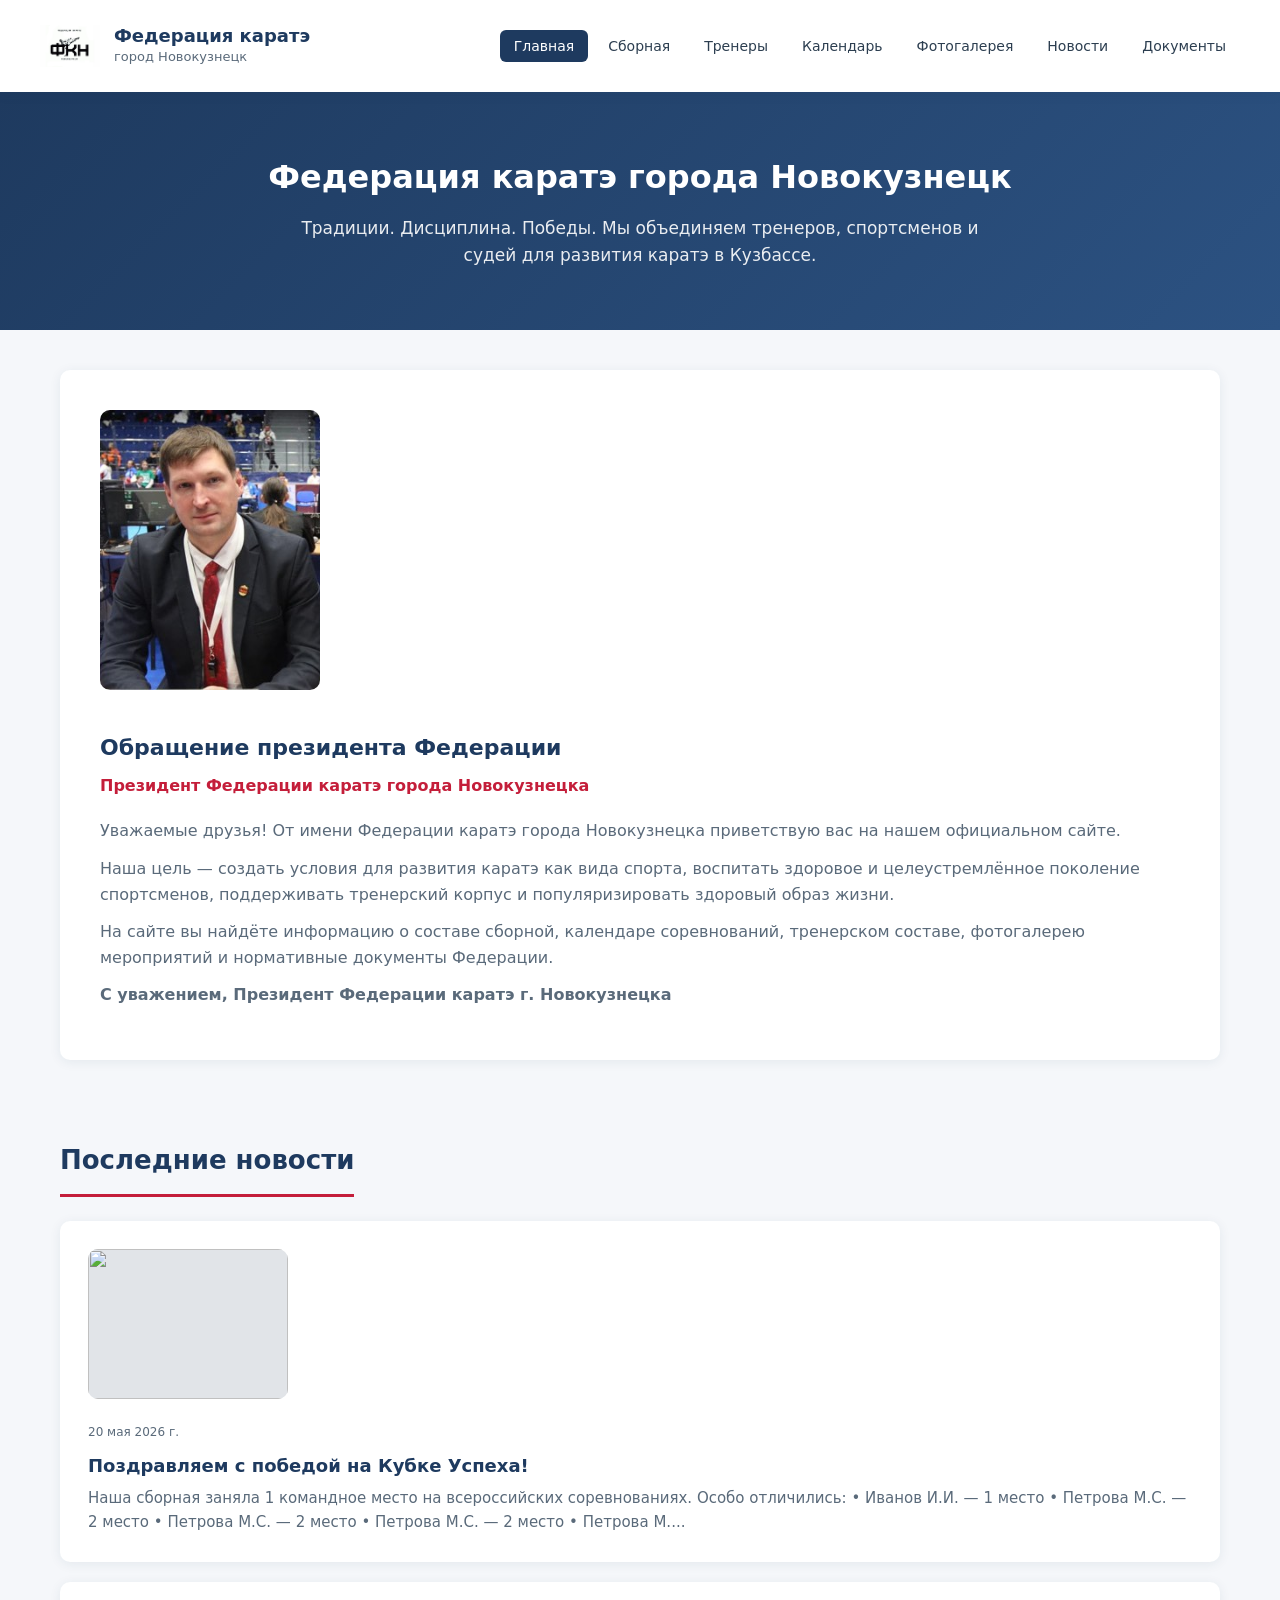
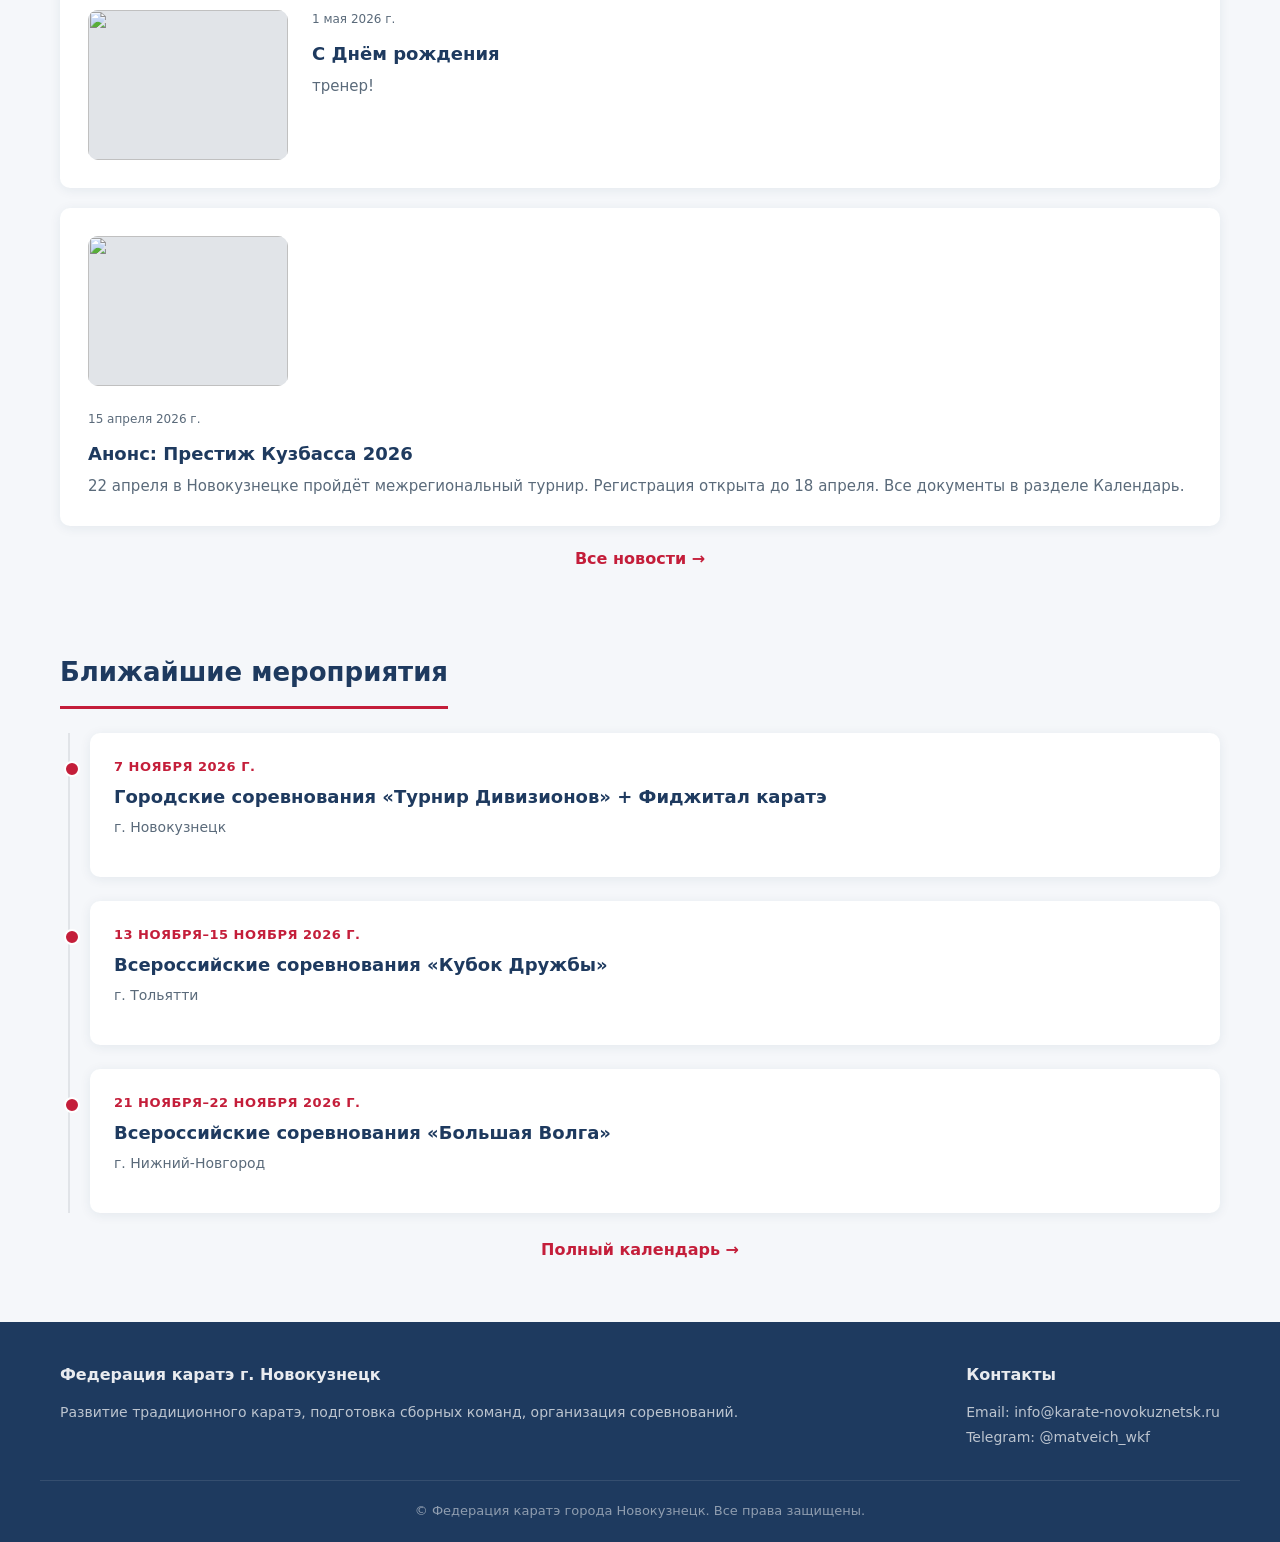
==== index.html @ 8afbd249 "Add files via upload" ====
<!DOCTYPE html>
<html lang="ru">
<head>
  <meta charset="UTF-8">
  <meta name="viewport" content="width=device-width, initial-scale=1.0">
  <title>Федерация каратэ г. Новокузнецк</title>
  <link rel="stylesheet" href="css/style.css">
</head>
<body>

<header>
  <div class="container header-inner">
    <div class="logo-area">
<img src="./media/logo.png" alt="Логотип Федерации каратэ">
      <div class="logo-text">
        <h1>Федерация каратэ</h1>
        <span>город Новокузнецк</span>
      </div>
    </div>
    <button class="menu-toggle" onclick="document.querySelector('nav').classList.toggle('open')">☰ Меню</button>
    <nav>
      <ul>
        <li><a href="index.html">Главная</a></li>
        <li><a href="team.html">Сборная</a></li>
        <li><a href="coaches.html">Тренеры</a></li>
        <li><a href="calendar.html">Календарь</a></li>
        <li><a href="gallery.html">Фотогалерея</a></li>
        <li><a href="news.html">Новости</a></li>
        <li><a href="documents.html">Документы</a></li>
      </ul>
    </nav>
  </div>
</header>

  <section class="hero">
    <div class="container">
      <h2>Федерация каратэ города Новокузнецк</h2>
      <p>Традиции. Дисциплина. Победы. Мы объединяем тренеров, спортсменов и судей для развития каратэ в Кузбассе.</p>
    </div>
  </section>
  <main class="container">
    <div class="president-section">
  <img src="./media/president/foto.jpg" alt="Президент Федерации каратэ">
      <div class="president-text">
        <h3>Обращение президента Федерации</h3>
        <span class="role">Президент Федерации каратэ города Новокузнецка</span>
        <p>Уважаемые друзья! От имени Федерации каратэ города Новокузнецка приветствую вас на нашем официальном сайте.</p>
        <p>Наша цель — создать условия для развития каратэ как вида спорта, воспитать здоровое и целеустремлённое поколение спортсменов, поддерживать тренерский корпус и популяризировать здоровый образ жизни.</p>
        <p>На сайте вы найдёте информацию о составе сборной, календаре соревнований, тренерском составе, фотогалерею мероприятий и нормативные документы Федерации.</p>
        <p><strong>С уважением, Президент Федерации каратэ г. Новокузнецка</strong></p>
      </div>
    </div>
    <h2 class="section-title">Последние новости</h2>
    <div id="news-preview" class="news-list"><div class="loading">Загрузка...</div></div>
    <p style="text-align:center;margin:20px 0 40px;"><a href="news.html" style="color:var(--accent);font-weight:600;text-decoration:none;">Все новости →</a></p>
    <h2 class="section-title">Ближайшие мероприятия</h2>
    <div id="calendar-preview" class="timeline"><div class="loading">Загрузка...</div></div>
    <p style="text-align:center;margin:20px 0 40px;"><a href="calendar.html" style="color:var(--accent);font-weight:600;text-decoration:none;">Полный календарь →</a></p>
  </main>

<footer>
  <div class="container footer-inner">
    <div class="footer-block">
      <h4>Федерация каратэ г. Новокузнецк</h4>
      <p>Развитие традиционного каратэ, подготовка сборных команд, организация соревнований.</p>
    </div>
    <div class="footer-block">
      <h4>Контакты</h4>
      <p>Email: info@karate-novokuznetsk.ru</p>
      <p>Telegram: <a href="https://t.me/matveich_wkf" target="_blank">@matveich_wkf</a></p>
    </div>
  </div>
  <div class="container copyright">
    © Федерация каратэ города Новокузнецк. Все права защищены.
  </div>
</footer>

  <script src="js/app.js"></script>
  <script>
    async function loadPreview() {
      const news = await loadCSV('data/news.csv');
      const nc = document.getElementById('news-preview');
      if (!news.length) { nc.innerHTML = '<div class="empty">Новости пока не добавлены</div>'; }
      else {
        news.sort((a,b) => parseDateRu(b.date) - parseDateRu(a.date));
        nc.innerHTML = news.slice(0,3).map((n, idx) => `
          <div class="news-item" onclick="openModal(${idx})">
            <div class="news-image">${n.image_url ? '<img src="'+n.image_url+'" alt="" style="width:100%;height:100%;object-fit:cover;border-radius:10px;">' : 'Фото новости'}</div>
            <div class="news-content">
              <div class="date">${fmtDateRange(n.date)}</div>
              <h3>${n.title}</h3>
              <p>${n.content ? (n.content.length>200 ? n.content.slice(0,200)+"..." : n.content) : ""}</p>
            </div>
          </div>
        `).join('');
        window._newsData = news;
      }
      const cal = await loadCSV('data/calendar.csv');
      const cc = document.getElementById('calendar-preview');
      if (!cal.length) { cc.innerHTML = '<div class="empty">Мероприятия пока не добавлены</div>'; }
      else {
        const now = new Date();
        const upcoming = cal.filter(c => parseDateRu(c.date) >= now || Math.abs(parseDateRu(c.date)-now) < 86400000*30)
          .sort((a,b) => parseDateRu(a.date) - parseDateRu(b.date)).slice(0,3);
        if (!upcoming.length) { cc.innerHTML = '<div class="empty">Ближайшие мероприятия отсутствуют</div>'; }
        else {
          cc.innerHTML = upcoming.map(c => {
            let docs=[]; try{ docs=JSON.parse(c.documents||'[]'); }catch(e){}
            return `<div class="timeline-item">
              <div class="timeline-date">${fmtDateRange(c.date)}</div>
              <h3>${c.title}</h3>
              <div class="location">${c.location||""}</div>
              <div class="doc-list">${docs.map(d=>'<a class="doc-link" href="'+d.url+'" target="_blank">📄 '+d.name+'</a>').join('')}</div>
            </div>`;
          }).join('');
        }
      }
    }

    // Modal functions
    function openModal(idx) {
      const n = window._newsData[idx];
      if (!n) return;
      document.getElementById('modalDate').textContent = fmtDateRange(n.date);
      document.getElementById('modalTitle').textContent = n.title;
      document.getElementById('modalContent').textContent = n.content || '';
      const imgDiv = document.getElementById('modalImage');
      if (n.image_url) {
        imgDiv.innerHTML = '<img src="' + n.image_url + '" alt="">';
      } else {
        imgDiv.innerHTML = 'Фото новости';
      }
      document.getElementById('newsModal').classList.add('active');
      document.body.style.overflow = 'hidden';
    }
    function closeModalBtn() {
      document.getElementById('newsModal').classList.remove('active');
      document.body.style.overflow = '';
    }
    function closeModal(e) {
      if (e.target === document.getElementById('newsModal')) closeModalBtn();
    }
    document.addEventListener('keydown', function(e) {
      if (e.key === 'Escape') closeModalBtn();
    });

    loadPreview();
  </script>

<!-- Modal -->
<div class="modal-overlay" id="newsModal" onclick="closeModal(event)">
  <div class="modal-box">
    <button class="modal-close" onclick="closeModalBtn()">&times;</button>
    <div class="modal-image" id="modalImage">Фото новости</div>
    <div class="modal-body">
      <div class="date" id="modalDate"></div>
      <h2 id="modalTitle"></h2>
      <p id="modalContent"></p>
    </div>
  </div>
</div>

</body>
</html>
---- css/style.css ----
:root {
  --primary: #1e3a5f;
  --accent: #c41e3a;
  --bg: #f5f7fa;
  --card: #ffffff;
  --text: #2c3e50;
  --text-light: #5a6a7a;
  --border: #e1e4e8;
  --shadow: 0 2px 12px rgba(30,58,95,0.08);
  --radius: 10px;
}
* { box-sizing: border-box; margin: 0; padding: 0; }
body {
  font-family: 'Segoe UI', system-ui, -apple-system, sans-serif;
  background: var(--bg);
  color: var(--text);
  line-height: 1.6;
}
.container { max-width: 1200px; margin: 0 auto; padding: 0 20px; }

header {
  background: var(--card);
  box-shadow: var(--shadow);
  position: sticky;
  top: 0;
  z-index: 100;
}
.header-inner {
  display: flex;
  align-items: center;
  justify-content: space-between;
  padding: 16px 0;
  flex-wrap: wrap;
  gap: 12px;
}
.logo-area { display: flex; align-items: center; gap: 14px; }
.logo-area img {
  width: 60px;
  height: 60px;
  object-fit: contain;
  border-radius: var(--radius);
  flex-shrink: 0;
}
.logo-placeholder {
  width: 60px; height: 60px; background: var(--primary); color: #fff;
  display: flex; align-items: center; justify-content: center;
  border-radius: var(--radius); font-size: 10px; text-align: center;
  line-height: 1.2; font-weight: 600;
}
.logo-text h1 { font-size: 18px; color: var(--primary); line-height: 1.3; }
.logo-text span { font-size: 13px; color: var(--text-light); display: block; }

nav ul { display: flex; list-style: none; gap: 6px; flex-wrap: wrap; }
nav a {
  text-decoration: none; color: var(--text); font-weight: 500; font-size: 14px;
  padding: 8px 14px; border-radius: 6px; transition: all .2s;
}
nav a:hover, nav a.active { background: var(--primary); color: #fff; }

.menu-toggle {
  display: none; background: var(--primary); color: #fff; border: none;
  padding: 10px 14px; border-radius: 6px; cursor: pointer; font-size: 14px;
}
@media (max-width: 900px) {
  .menu-toggle { display: block; }
  nav { width: 100%; display: none; }
  nav.open { display: block; }
  nav ul { flex-direction: column; gap: 4px; margin-top: 10px; }
  nav a { display: block; }
}

.hero {
  background: linear-gradient(135deg, var(--primary) 0%, #2c5282 100%);
  color: #fff; padding: 60px 0; text-align: center;
}
.hero h2 { font-size: 32px; margin-bottom: 12px; font-weight: 700; }
.hero p { font-size: 17px; opacity: 0.9; max-width: 700px; margin: 0 auto; }

.president-section {
  background: var(--card); margin: 40px 0; padding: 40px;
  border-radius: var(--radius); box-shadow: var(--shadow);
  display: flex; gap: 40px; align-items: flex-start; flex-wrap: wrap;
}
.president-section > img {
  width: 220px;
  height: 280px;
  object-fit: cover;
  border-radius: var(--radius);
  flex-shrink: 0;
}
.president-photo {
  width: 220px; height: 280px; object-fit: cover; border-radius: var(--radius);
  flex-shrink: 0; background: var(--border);
  display: flex; align-items: center; justify-content: center;
  color: var(--text-light); font-size: 14px;
}
.president-text h3 { font-size: 22px; color: var(--primary); margin-bottom: 8px; }
.president-text .role { color: var(--accent); font-weight: 600; margin-bottom: 20px; display: block; }
.president-text p { color: var(--text-light); margin-bottom: 12px; }

.section-title {
  font-size: 26px; color: var(--primary); margin: 40px 0 24px;
  padding-bottom: 12px; border-bottom: 3px solid var(--accent); display: inline-block;
}

.cards-grid {
  display: grid; grid-template-columns: repeat(auto-fill, minmax(300px, 1fr)); gap: 24px; margin-bottom: 40px;
}
.card {
  background: var(--card); border-radius: var(--radius); box-shadow: var(--shadow);
  overflow: hidden; transition: transform .2s, box-shadow .2s;
}
.card:hover { transform: translateY(-4px); box-shadow: 0 8px 24px rgba(30,58,95,0.12); }
.card-photo {
  width: 100%; height: 220px; object-fit: cover; background: var(--border);
  display: flex; align-items: center; justify-content: center;
  color: var(--text-light); font-size: 13px;
}
.card-body { padding: 20px; }
.card-body h3 { font-size: 18px; color: var(--primary); margin-bottom: 6px; }
.card-body .meta { font-size: 13px; color: var(--text-light); margin-bottom: 12px; }
.card-body .badge {
  display: inline-block; background: #eef2f7; color: var(--primary);
  padding: 4px 10px; border-radius: 20px; font-size: 12px; font-weight: 600; margin-bottom: 10px;
}
.card-body p { font-size: 14px; color: var(--text-light); margin-bottom: 8px; }

.age-group { margin-bottom: 40px; }
.age-group h3 {
  font-size: 20px; color: var(--primary); margin-bottom: 16px;
  padding-left: 12px; border-left: 4px solid var(--accent);
}

.timeline { position: relative; padding-left: 30px; }
.timeline::before {
  content: ''; position: absolute; left: 8px; top: 0; bottom: 0;
  width: 2px; background: var(--border);
}
.timeline-item {
  position: relative; margin-bottom: 24px; background: var(--card);
  padding: 24px; border-radius: var(--radius); box-shadow: var(--shadow);
}
.timeline-item::before {
  content: ''; position: absolute; left: -26px; top: 28px;
  width: 12px; height: 12px; background: var(--accent);
  border-radius: 50%; border: 2px solid var(--card);
}
.timeline-date {
  font-size: 13px; color: var(--accent); font-weight: 700;
  margin-bottom: 6px; text-transform: uppercase; letter-spacing: 0.5px;
}
.timeline-item h3 { font-size: 18px; color: var(--primary); margin-bottom: 4px; }
.timeline-item .location { font-size: 14px; color: var(--text-light); margin-bottom: 14px; }
.doc-list { display: flex; flex-wrap: wrap; gap: 8px; }
.doc-link {
  display: inline-flex; align-items: center; gap: 6px;
  padding: 6px 12px; background: #eef2f7; color: var(--primary);
  text-decoration: none; border-radius: 6px; font-size: 13px; font-weight: 500;
  transition: background .2s;
}
.doc-link:hover { background: var(--primary); color: #fff; }

.news-list { display: flex; flex-direction: column; gap: 20px; }
.news-item {
  background: var(--card); padding: 28px; border-radius: var(--radius);
  box-shadow: var(--shadow); display: flex; gap: 24px; flex-wrap: wrap;
}
.news-image {
  width: 200px; height: 150px; object-fit: cover; border-radius: var(--radius);
  flex-shrink: 0; background: var(--border);
  display: flex; align-items: center; justify-content: center;
  color: var(--text-light); font-size: 13px;
}
.news-content h3 { font-size: 18px; color: var(--primary); margin-bottom: 6px; }
.news-content .date { font-size: 12px; color: var(--text-light); margin-bottom: 10px; }
.news-content p { font-size: 15px; color: var(--text-light); }

.gallery-grid {
  display: grid; grid-template-columns: repeat(auto-fill, minmax(280px, 1fr)); gap: 24px;
}
.gallery-card {
  background: var(--card); border-radius: var(--radius); box-shadow: var(--shadow); overflow: hidden;
}
.gallery-preview {
  display: grid; grid-template-columns: 1fr 1fr; gap: 2px; height: 200px;
}
.gallery-preview img { width: 100%; height: 100%; object-fit: cover; }
.gallery-preview .more {
  background: rgba(30,58,95,0.7); color: #fff;
  display: flex; align-items: center; justify-content: center;
  font-size: 18px; font-weight: 700;
}
.gallery-info { padding: 16px 20px; }
.gallery-info h3 { font-size: 16px; color: var(--primary); margin-bottom: 4px; }
.gallery-info .date { font-size: 12px; color: var(--text-light); margin-bottom: 10px; }
.gallery-links { display: flex; gap: 10px; flex-wrap: wrap; }
.gallery-links a { font-size: 13px; color: var(--accent); text-decoration: none; font-weight: 600; }
.gallery-links a:hover { text-decoration: underline; }

.doc-category { margin-bottom: 40px; }
.doc-category h3 {
  font-size: 20px; color: var(--primary); margin-bottom: 16px;
  padding-bottom: 8px; border-bottom: 2px solid var(--border);
}
.doc-table {
  width: 100%; background: var(--card); border-radius: var(--radius);
  box-shadow: var(--shadow); overflow: hidden;
}
.doc-table table { width: 100%; border-collapse: collapse; }
.doc-table th {
  background: #f0f3f7; text-align: left; padding: 14px 20px;
  font-size: 13px; color: var(--text-light); font-weight: 600;
  text-transform: uppercase; letter-spacing: 0.5px;
}
.doc-table td { padding: 14px 20px; border-top: 1px solid var(--border); font-size: 14px; }
.doc-table tr:hover td { background: #fafbfc; }
.doc-table a { color: var(--primary); text-decoration: none; font-weight: 500; }
.doc-table a:hover { color: var(--accent); }

footer {
  background: var(--primary); color: #fff; padding: 40px 0 20px; margin-top: 60px;
}
.footer-inner {
  display: flex; justify-content: space-between; align-items: flex-start;
  flex-wrap: wrap; gap: 30px; margin-bottom: 30px;
}
.footer-block h4 { font-size: 16px; margin-bottom: 12px; opacity: 0.9; }
.footer-block p, .footer-block a {
  font-size: 14px; color: rgba(255,255,255,0.7); text-decoration: none; line-height: 1.8;
}
.footer-block a:hover { color: #fff; }
.copyright {
  text-align: center; padding-top: 20px;
  border-top: 1px solid rgba(255,255,255,0.1);
  font-size: 13px; color: rgba(255,255,255,0.5);
}

.loading { text-align: center; padding: 40px; color: var(--text-light); }
.empty {
  text-align: center; padding: 40px; color: var(--text-light);
  background: var(--card); border-radius: var(--radius); box-shadow: var(--shadow);
}


/* Modal */
.modal-overlay {
  display: none;
  position: fixed;
  inset: 0;
  background: rgba(0,0,0,0.6);
  z-index: 200;
  align-items: center;
  justify-content: center;
  padding: 20px;
}
.modal-overlay.active {
  display: flex;
}
.modal-box {
  background: var(--card);
  border-radius: var(--radius);
  box-shadow: 0 20px 60px rgba(0,0,0,0.3);
  max-width: 700px;
  width: 100%;
  max-height: 90vh;
  overflow-y: auto;
  position: relative;
  animation: modalIn 0.25s ease;
}
@keyframes modalIn {
  from { opacity: 0; transform: translateY(20px); }
  to { opacity: 1; transform: translateY(0); }
}
.modal-close {
  position: absolute;
  top: 14px;
  right: 18px;
  background: none;
  border: none;
  font-size: 28px;
  color: var(--text-light);
  cursor: pointer;
  line-height: 1;
  z-index: 10;
}
.modal-close:hover {
  color: var(--accent);
}
.modal-image {
  width: 100%;
  height: 300px;
  object-fit: cover;
  background: var(--border);
  display: flex;
  align-items: center;
  justify-content: center;
  color: var(--text-light);
  font-size: 14px;
}
.modal-image img {
  width: 100%;
  height: 100%;
  object-fit: cover;
}
.modal-body {
  padding: 28px 32px 32px;
}
.modal-body .date {
  font-size: 13px;
  color: var(--accent);
  font-weight: 600;
  margin-bottom: 8px;
  text-transform: uppercase;
  letter-spacing: 0.5px;
}
.modal-body h2 {
  font-size: 22px;
  color: var(--primary);
  margin-bottom: 16px;
  line-height: 1.3;
}
.modal-body p {
  font-size: 15px;
  color: var(--text-light);
  line-height: 1.7;
  white-space: pre-line;
}

/* Clickable news */
.news-item {
  cursor: pointer;
  transition: transform 0.15s, box-shadow 0.15s;
}
.news-item:hover {
  transform: translateY(-2px);
  box-shadow: 0 6px 20px rgba(30,58,95,0.12);
}

@media (max-width: 768px) {
  .hero h2 { font-size: 24px; }
  .president-section { padding: 24px; }
  .president-section > img { width: 100%; height: 300px; }
  .president-photo { width: 100%; height: 300px; }
  .news-image { width: 100%; height: 180px; }
  .cards-grid { grid-template-columns: 1fr; }
  .gallery-preview { height: 160px; }
  .doc-table th, .doc-table td { padding: 10px 14px; font-size: 13px; }
  .logo-area img { width: 50px; height: 50px; }
}
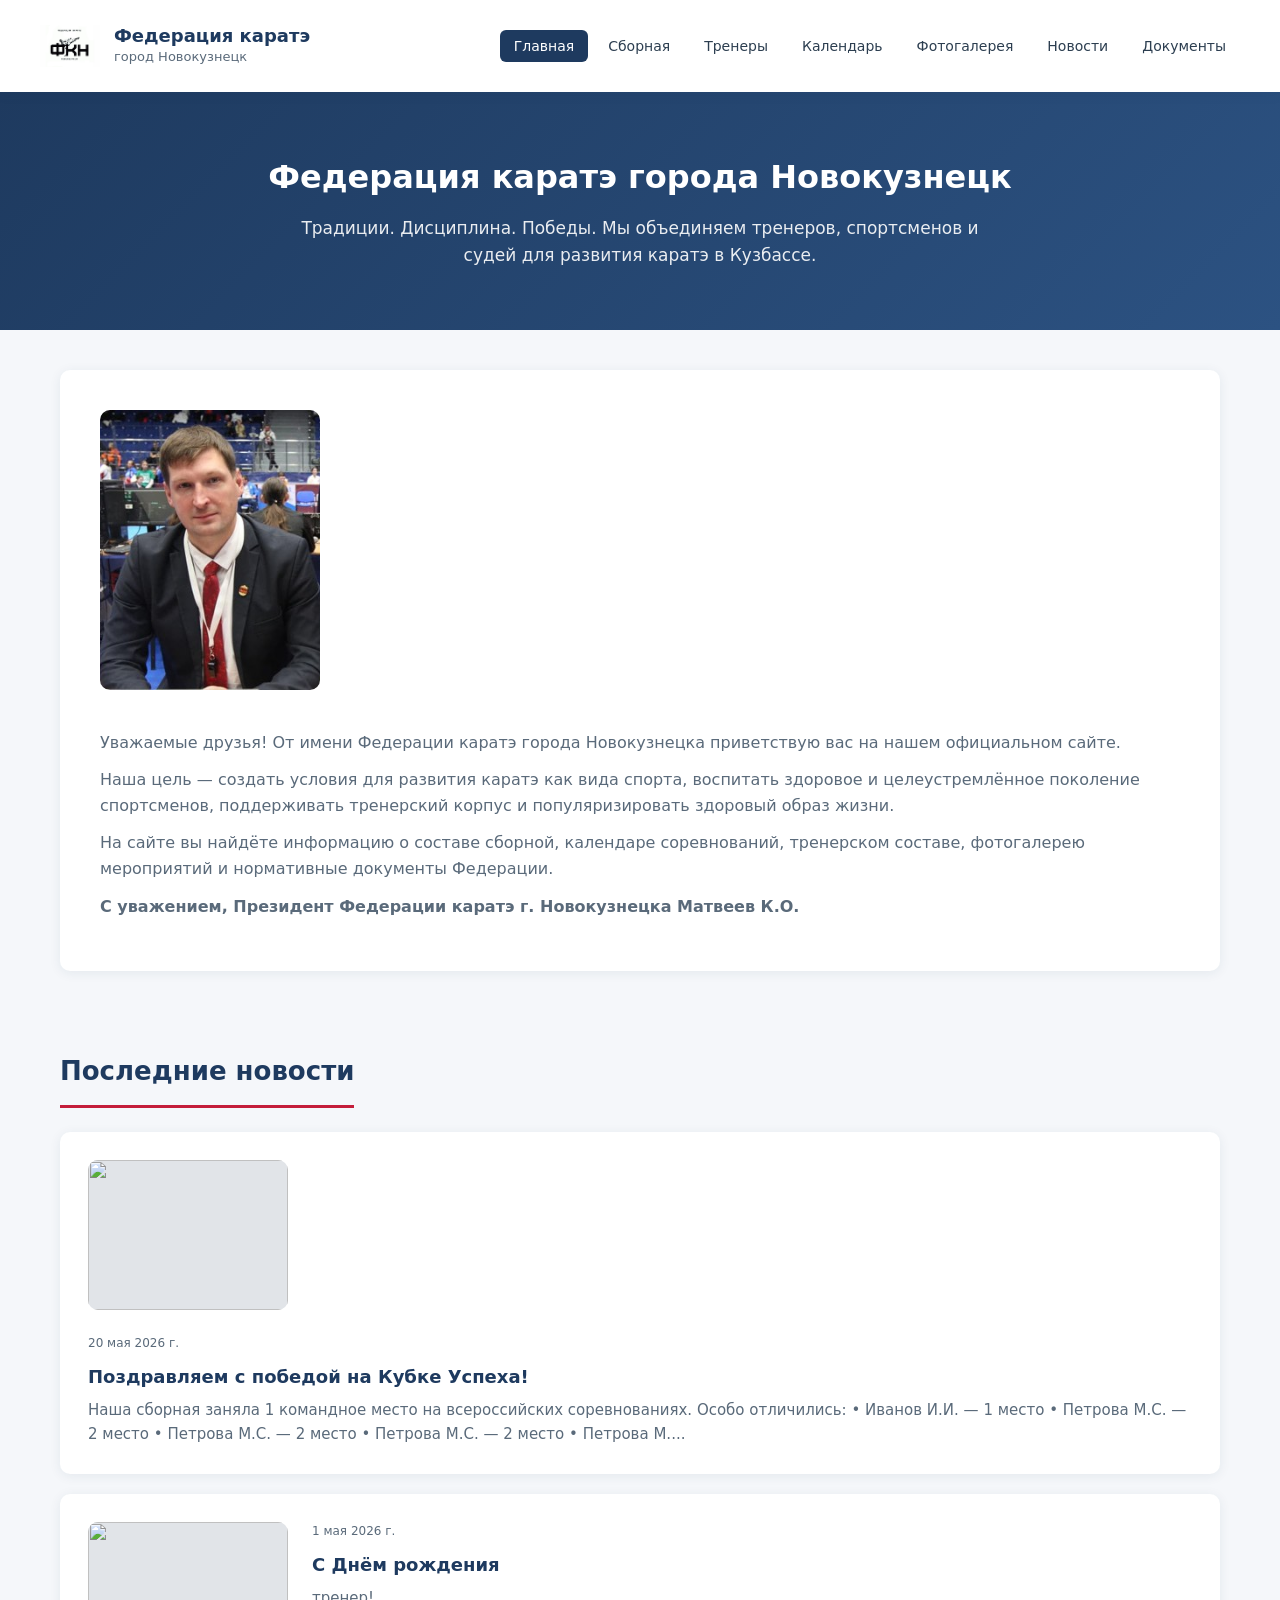
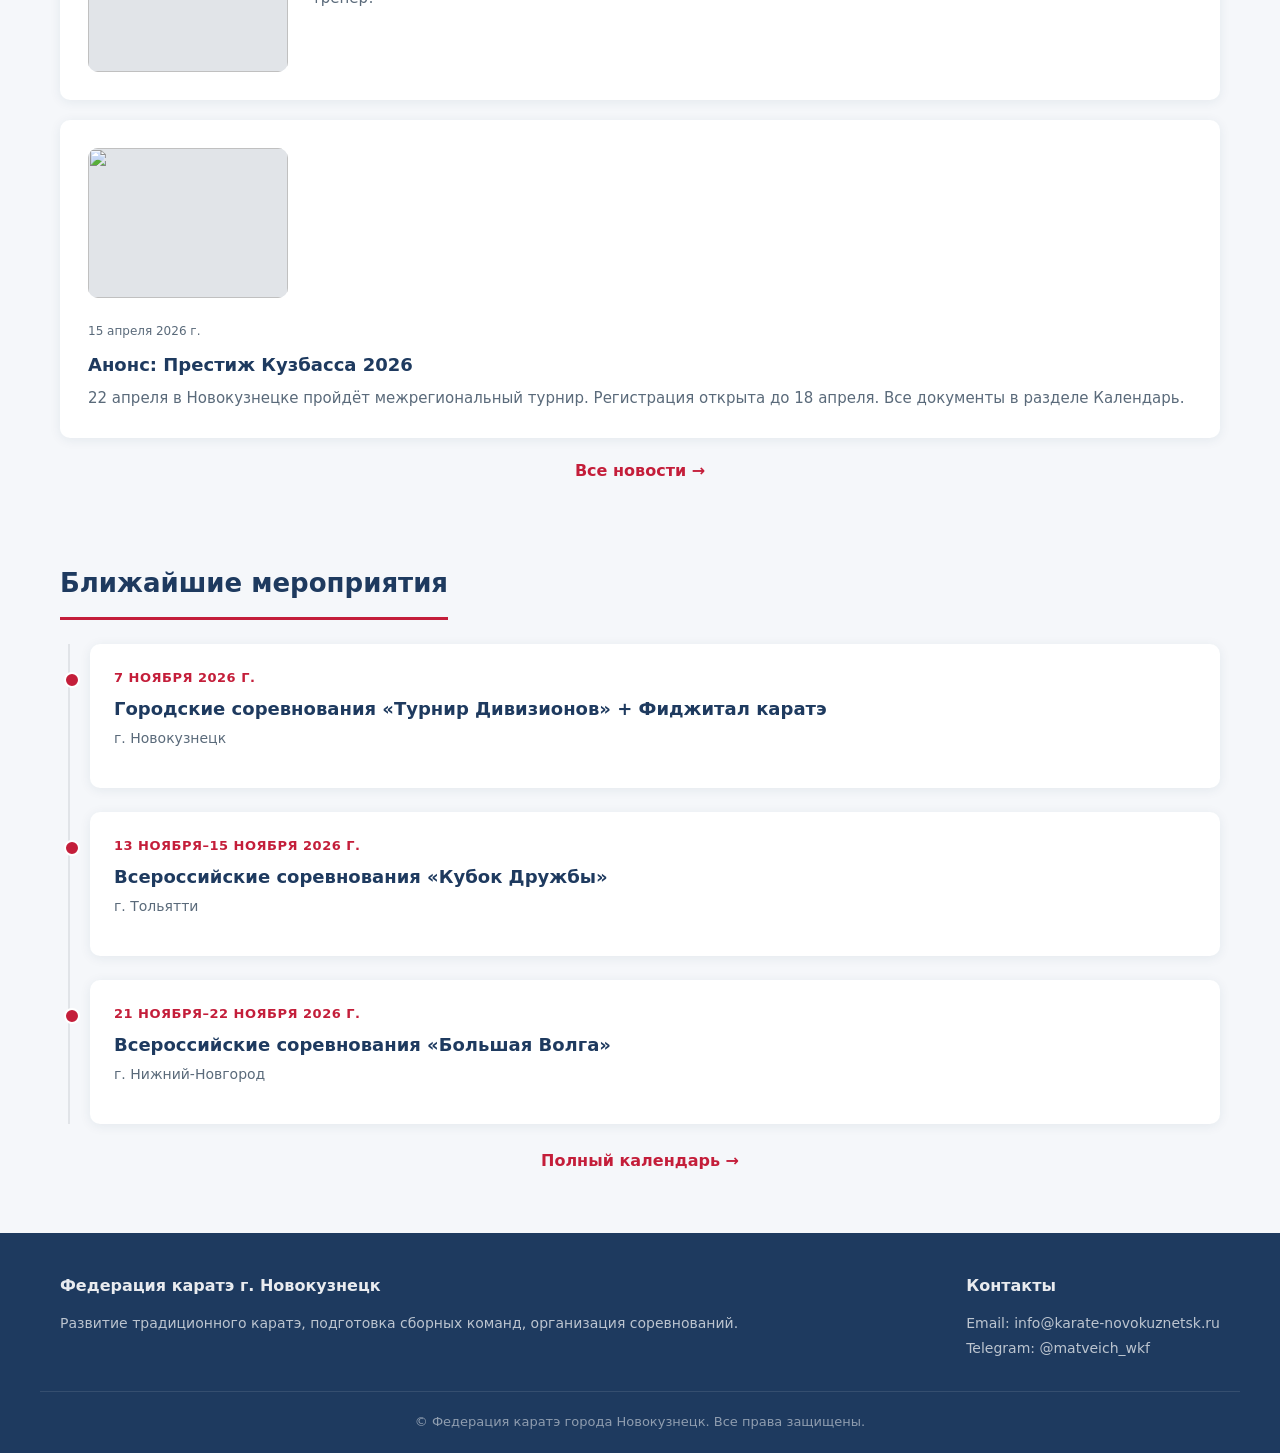
==== commit 6bc09830: "Update index.html" ====
--- a/index.html
+++ b/index.html
@@ -42,12 +42,11 @@
     <div class="president-section">
   <img src="./media/president/foto.jpg" alt="Президент Федерации каратэ">
       <div class="president-text">
-        <h3>Обращение президента Федерации</h3>
-        <span class="role">Президент Федерации каратэ города Новокузнецка</span>
+   
         <p>Уважаемые друзья! От имени Федерации каратэ города Новокузнецка приветствую вас на нашем официальном сайте.</p>
         <p>Наша цель — создать условия для развития каратэ как вида спорта, воспитать здоровое и целеустремлённое поколение спортсменов, поддерживать тренерский корпус и популяризировать здоровый образ жизни.</p>
         <p>На сайте вы найдёте информацию о составе сборной, календаре соревнований, тренерском составе, фотогалерею мероприятий и нормативные документы Федерации.</p>
-        <p><strong>С уважением, Президент Федерации каратэ г. Новокузнецка</strong></p>
+        <p><strong>С уважением, Президент Федерации каратэ г. Новокузнецка Матвеев К.О.</strong></p>
       </div>
     </div>
     <h2 class="section-title">Последние новости</h2>
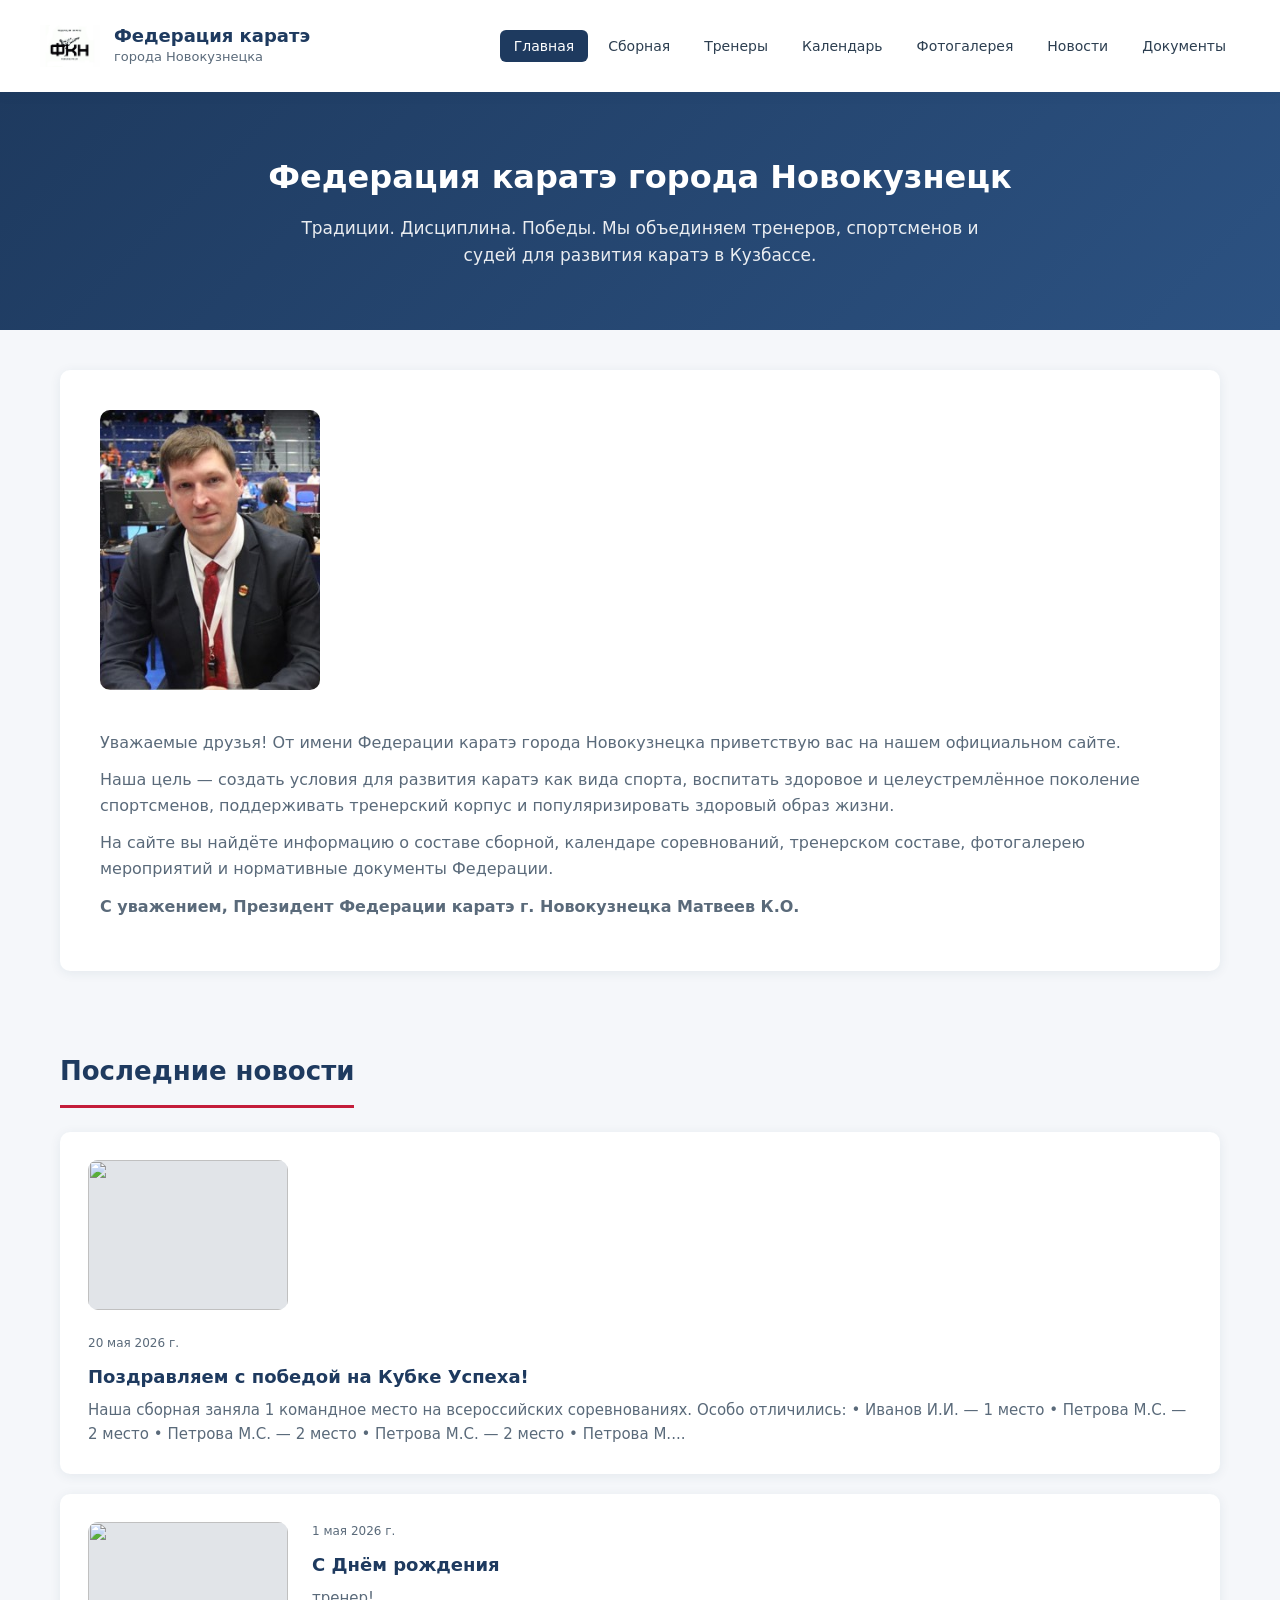
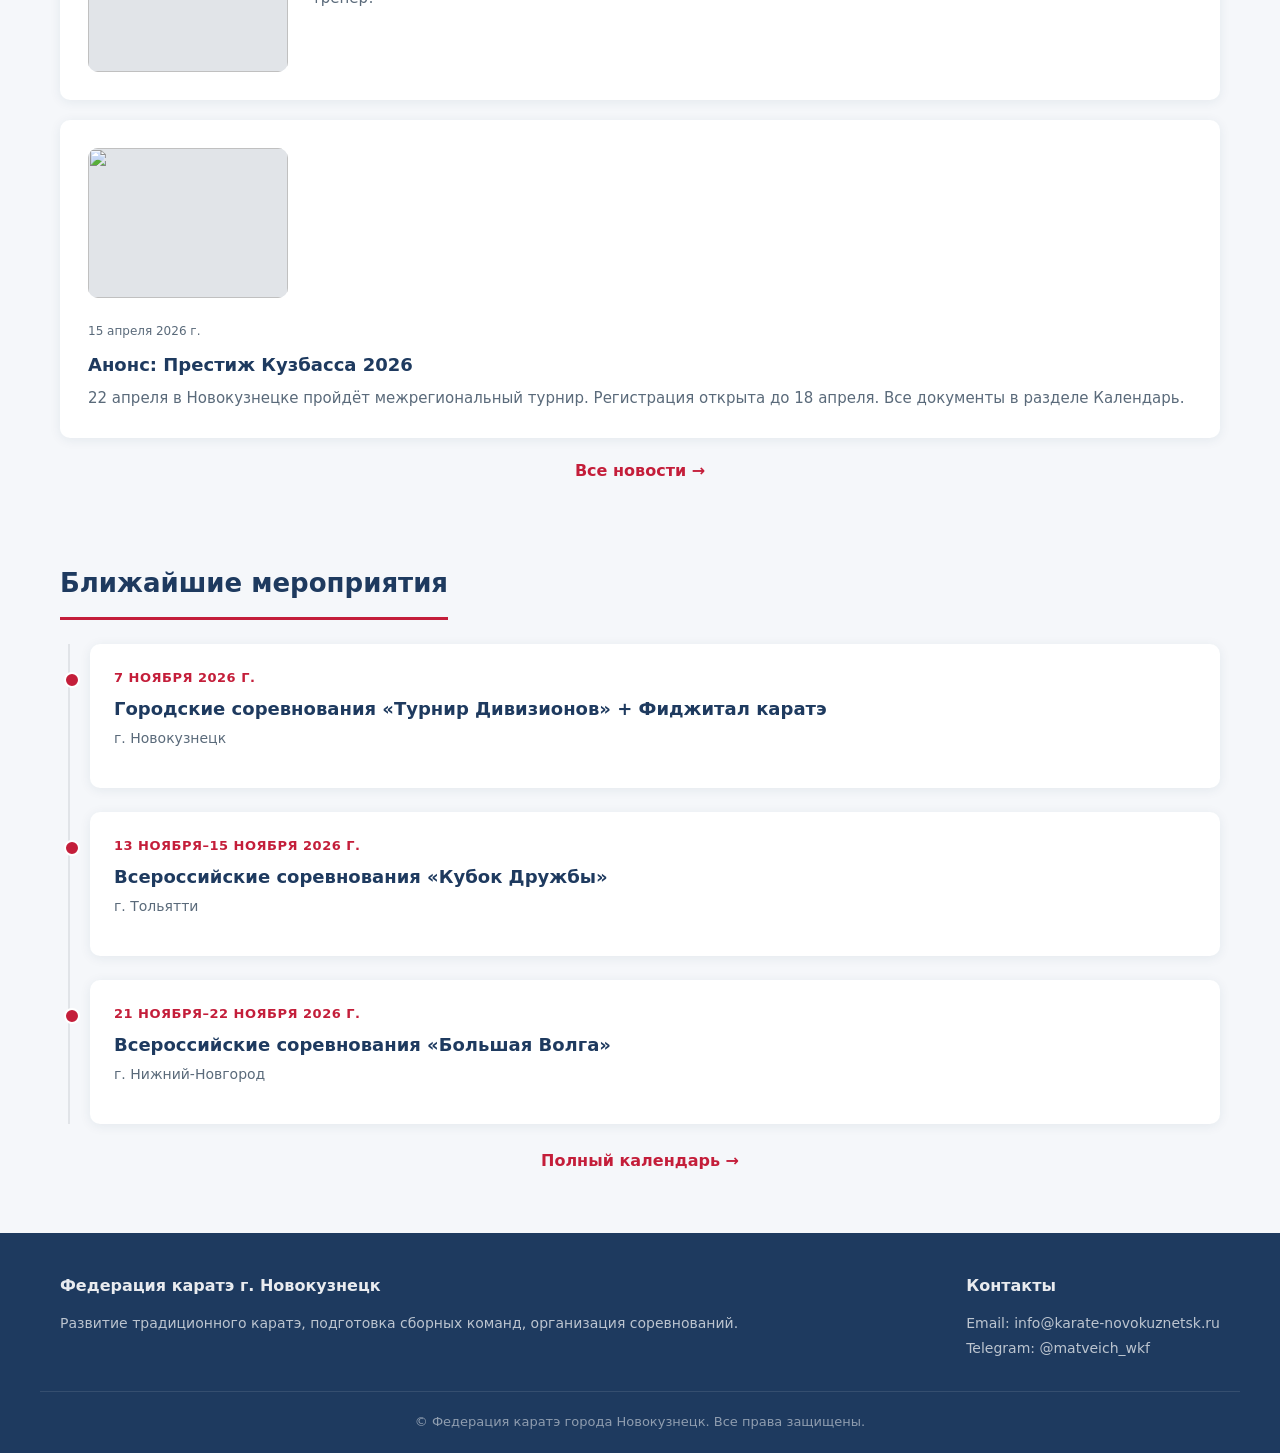
==== commit 6eb9b19c: "Update index.html" ====
--- a/index.html
+++ b/index.html
@@ -14,7 +14,7 @@
 <img src="./media/logo.png" alt="Логотип Федерации каратэ">
       <div class="logo-text">
         <h1>Федерация каратэ</h1>
-        <span>город Новокузнецк</span>
+        <span>города Новокузнецка</span>
       </div>
     </div>
     <button class="menu-toggle" onclick="document.querySelector('nav').classList.toggle('open')">☰ Меню</button>
@@ -42,8 +42,7 @@
     <div class="president-section">
   <img src="./media/president/foto.jpg" alt="Президент Федерации каратэ">
       <div class="president-text">
-   
-        <p>Уважаемые друзья! От имени Федерации каратэ города Новокузнецка приветствую вас на нашем официальном сайте.</p>
+           <p>Уважаемые друзья! От имени Федерации каратэ города Новокузнецка приветствую вас на нашем официальном сайте.</p>
         <p>Наша цель — создать условия для развития каратэ как вида спорта, воспитать здоровое и целеустремлённое поколение спортсменов, поддерживать тренерский корпус и популяризировать здоровый образ жизни.</p>
         <p>На сайте вы найдёте информацию о составе сборной, календаре соревнований, тренерском составе, фотогалерею мероприятий и нормативные документы Федерации.</p>
         <p><strong>С уважением, Президент Федерации каратэ г. Новокузнецка Матвеев К.О.</strong></p>
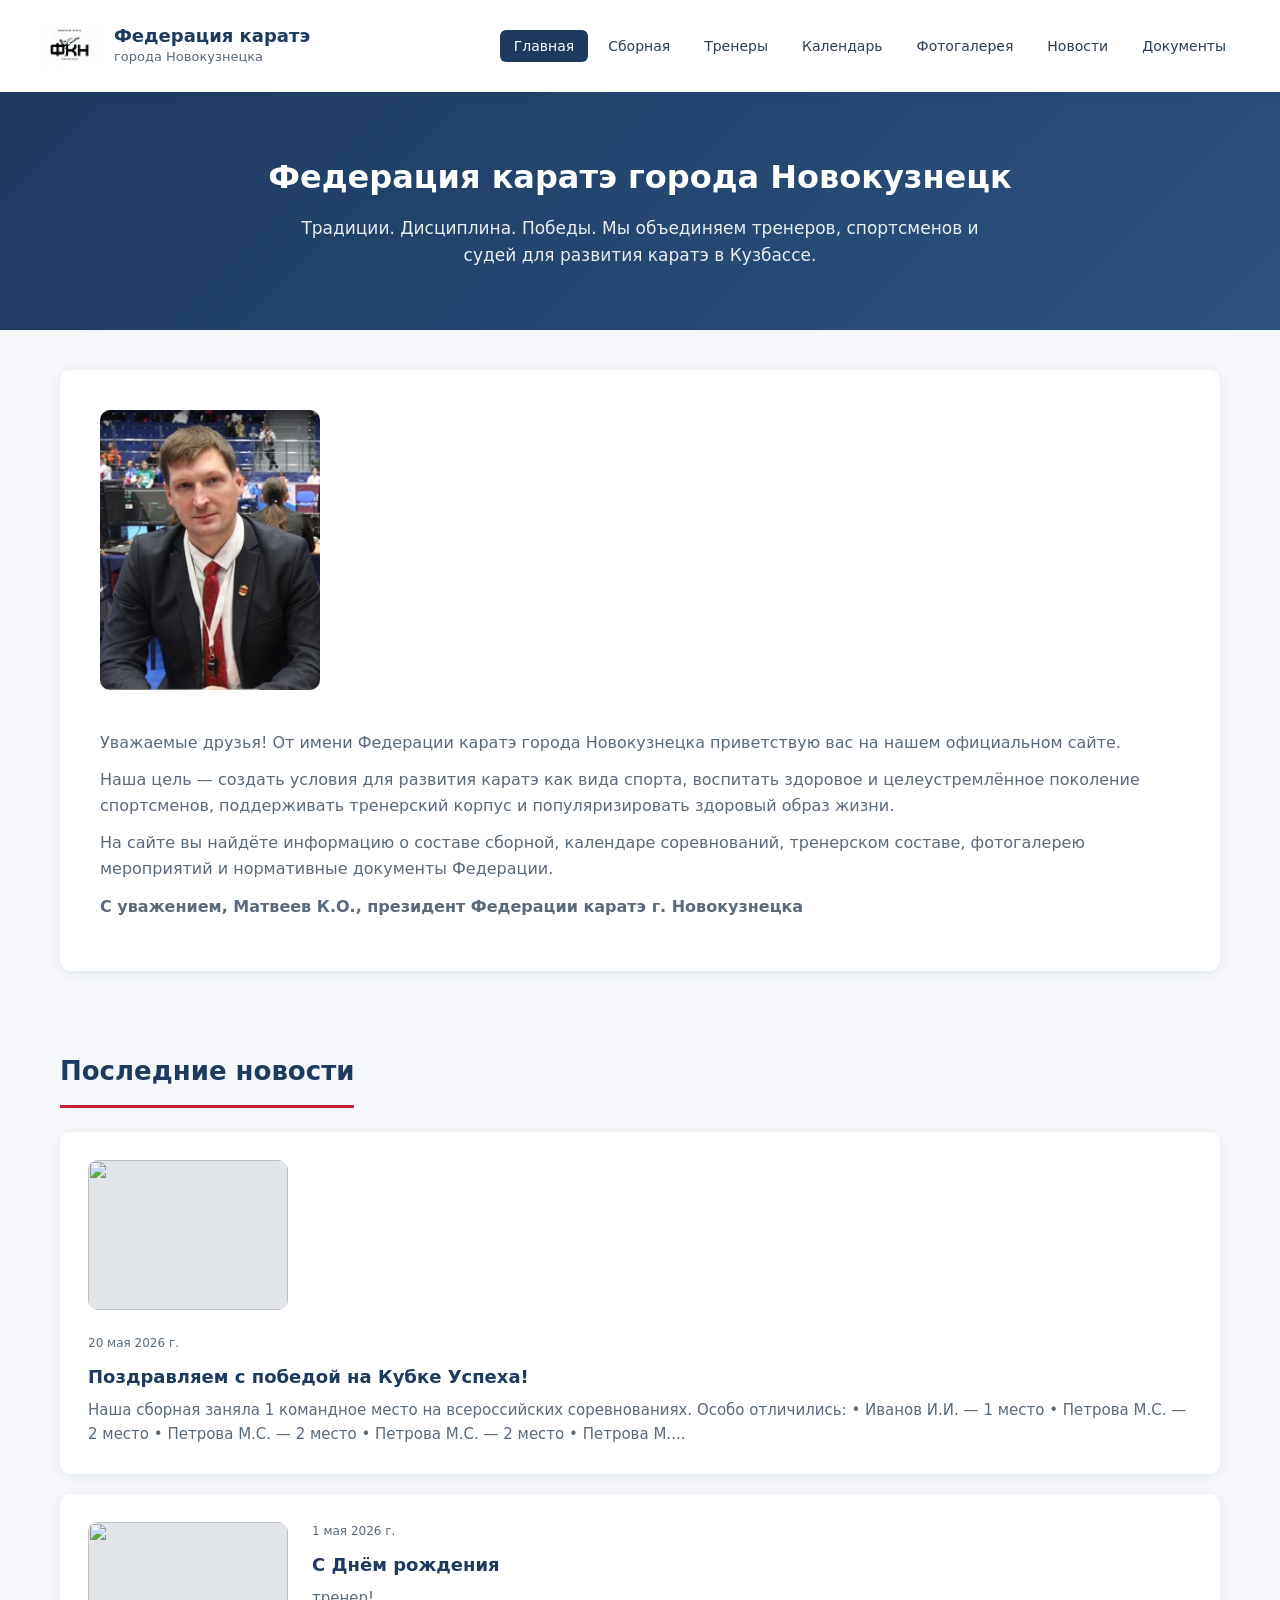
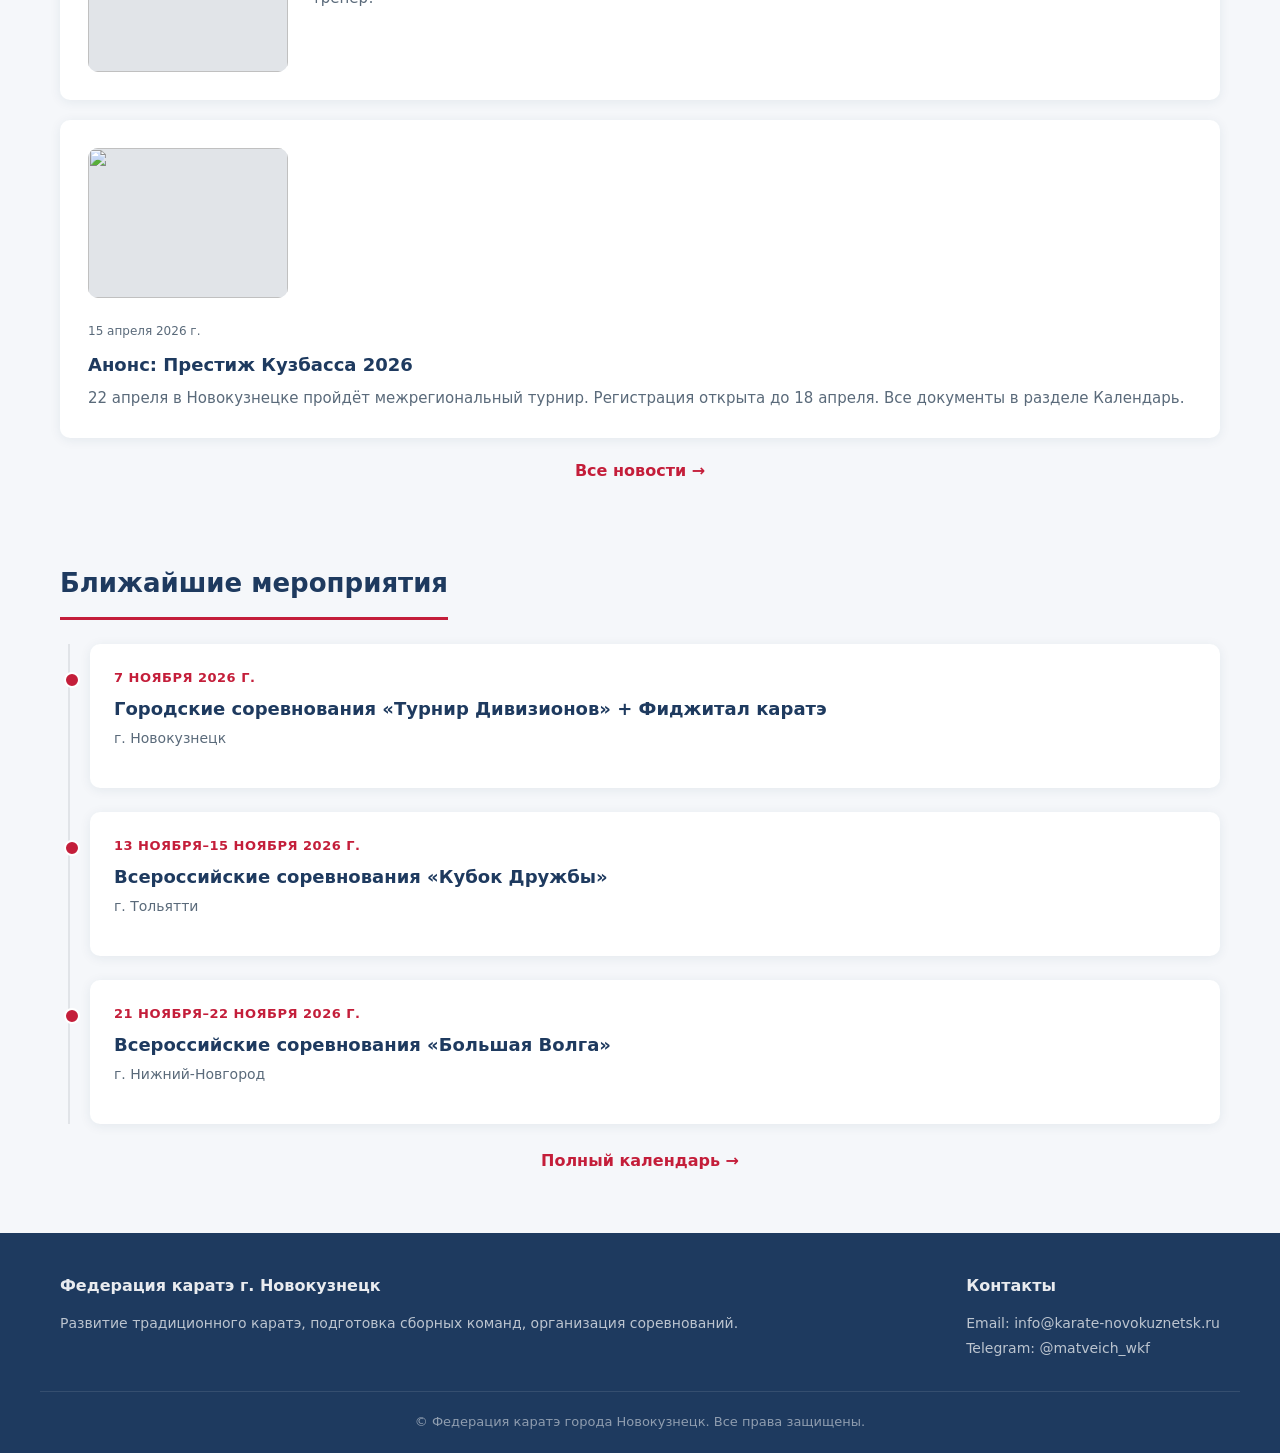
==== commit d739755e: "Update index.html" ====
--- a/index.html
+++ b/index.html
@@ -45,7 +45,7 @@
            <p>Уважаемые друзья! От имени Федерации каратэ города Новокузнецка приветствую вас на нашем официальном сайте.</p>
         <p>Наша цель — создать условия для развития каратэ как вида спорта, воспитать здоровое и целеустремлённое поколение спортсменов, поддерживать тренерский корпус и популяризировать здоровый образ жизни.</p>
         <p>На сайте вы найдёте информацию о составе сборной, календаре соревнований, тренерском составе, фотогалерею мероприятий и нормативные документы Федерации.</p>
-        <p><strong>С уважением, Президент Федерации каратэ г. Новокузнецка Матвеев К.О.</strong></p>
+        <p><strong>С уважением, Матвеев К.О., президент Федерации каратэ г. Новокузнецка</strong></p>
       </div>
     </div>
     <h2 class="section-title">Последние новости</h2>
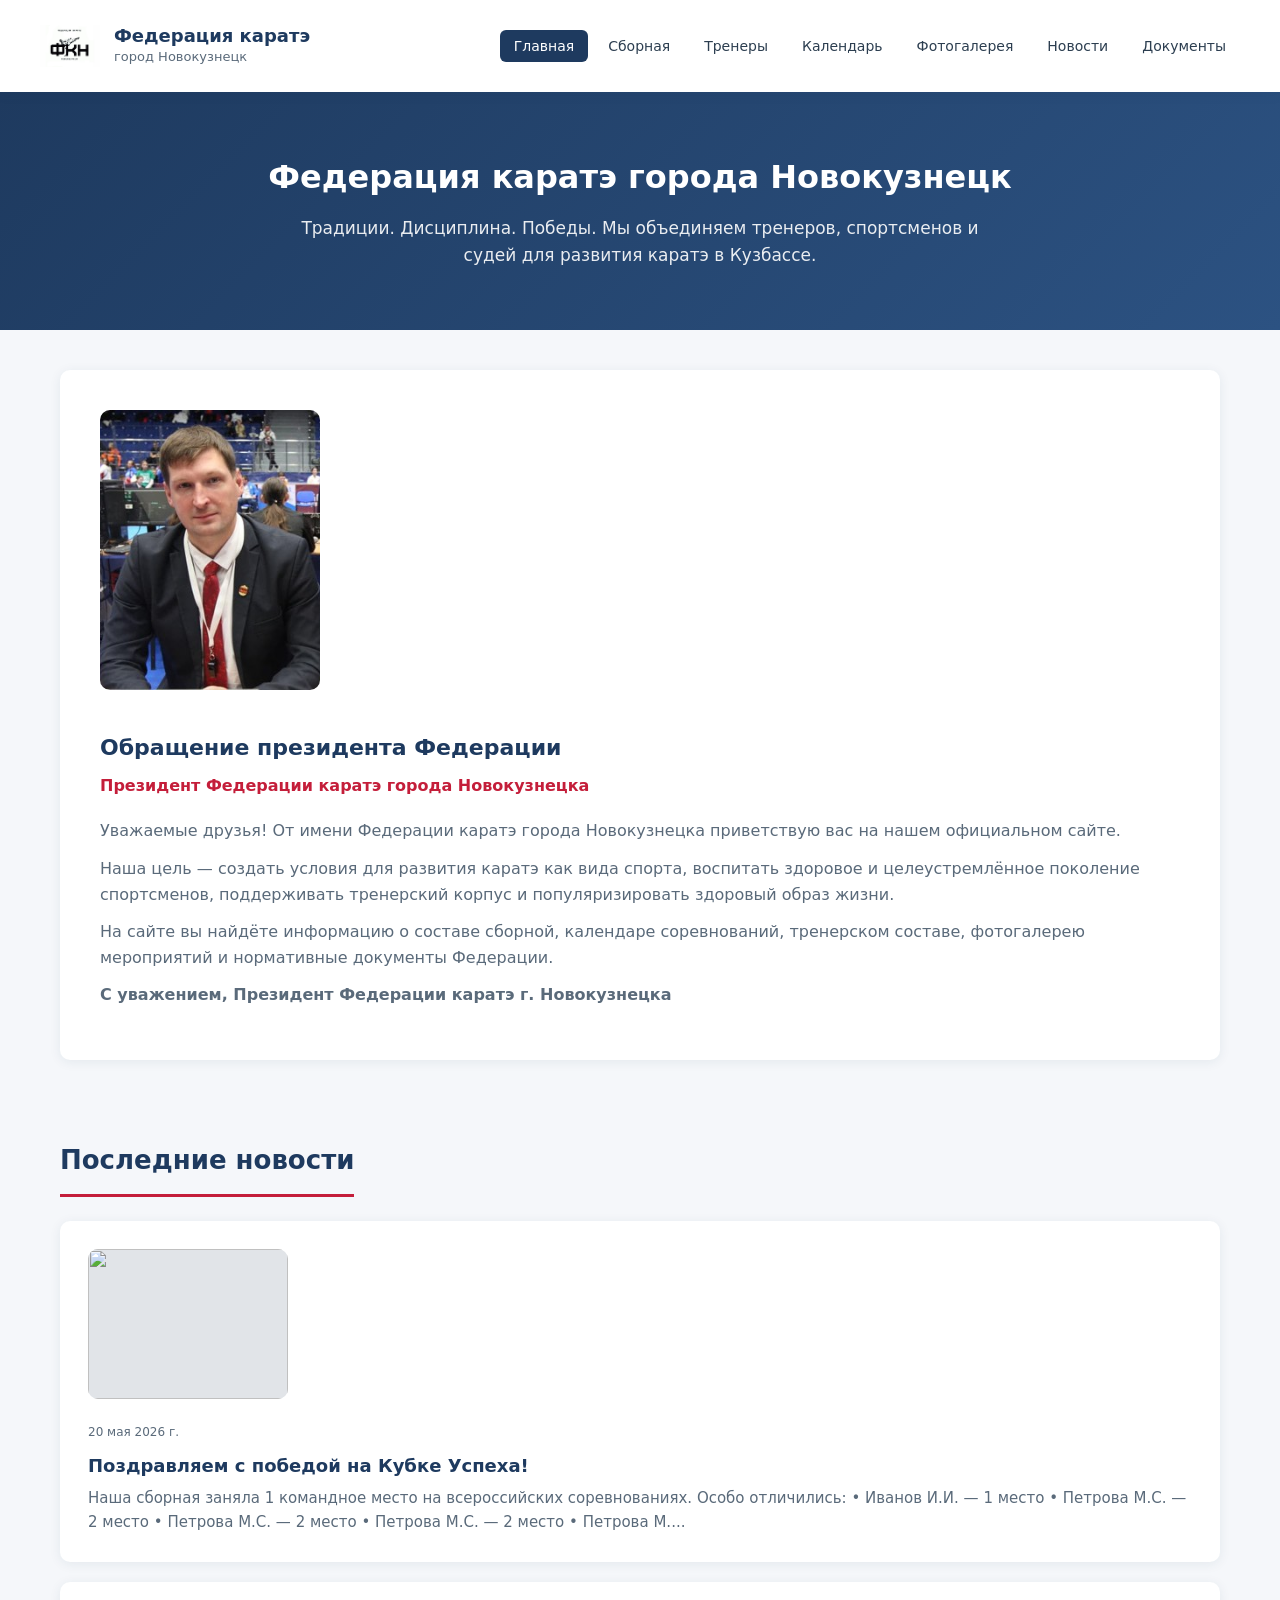
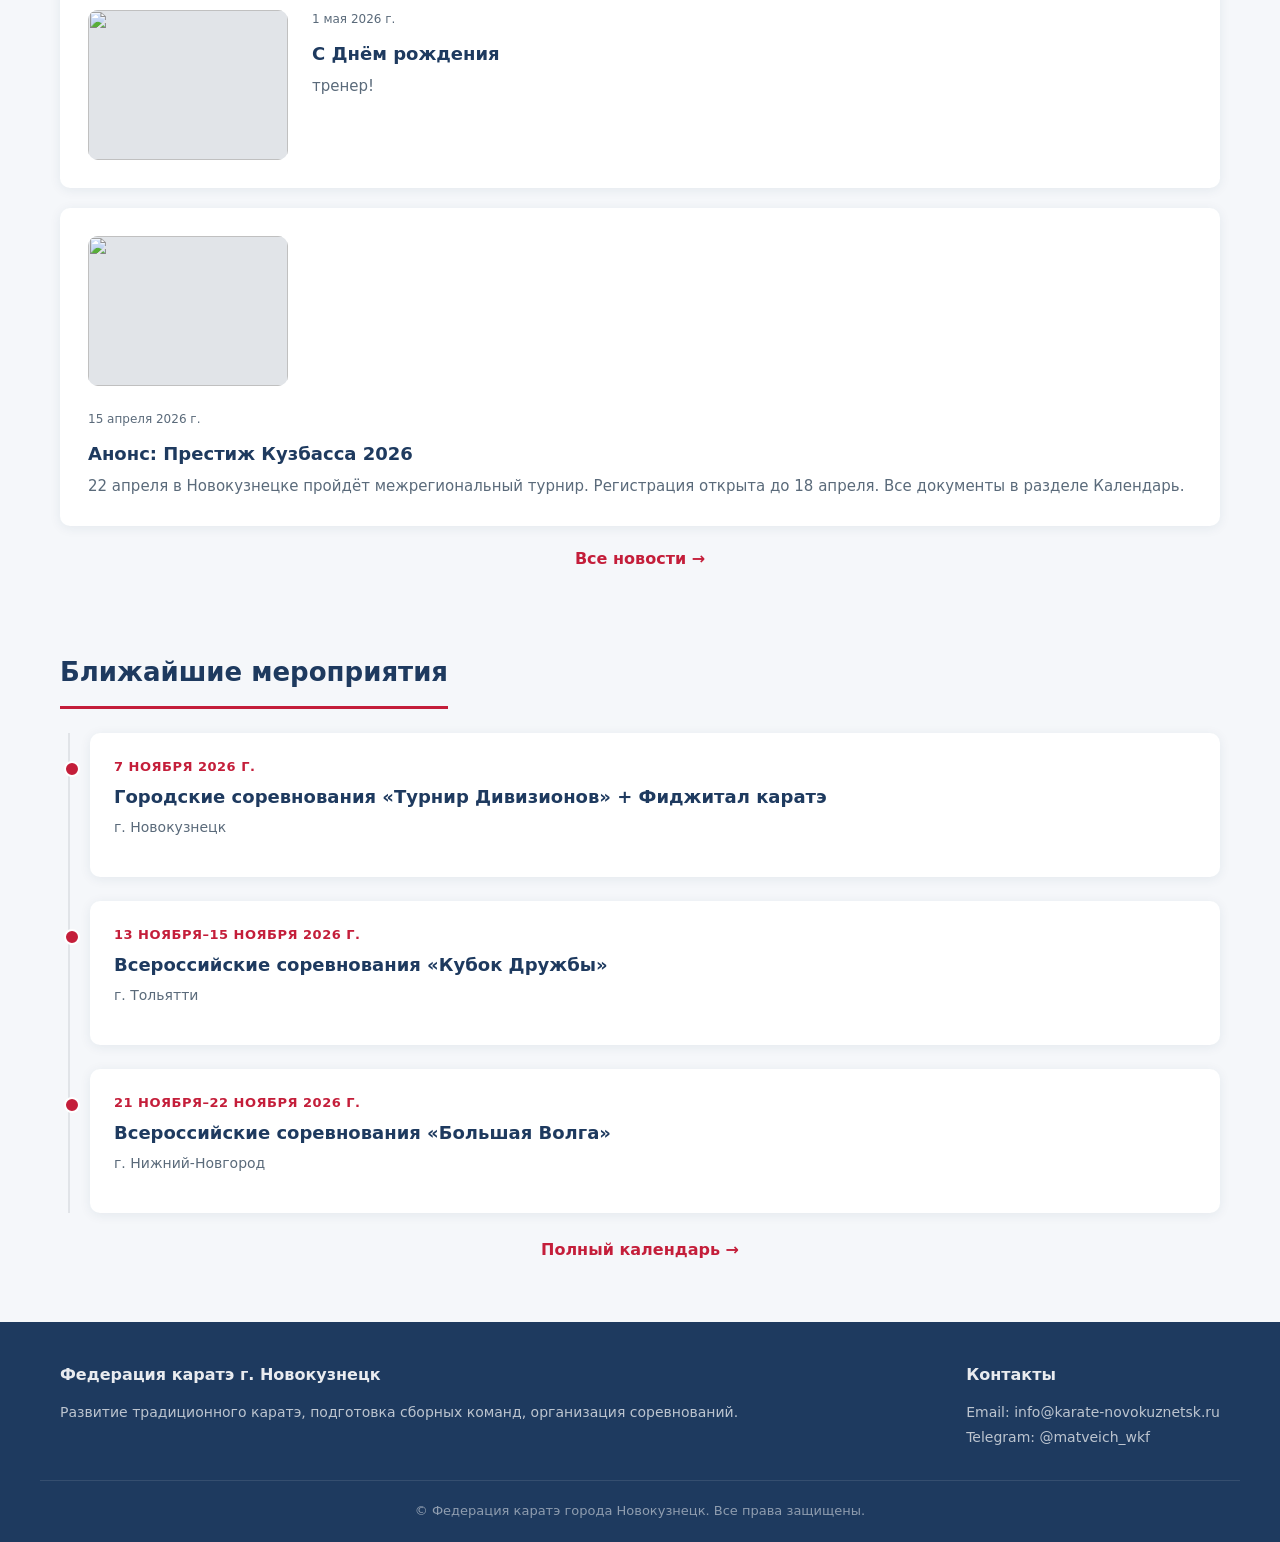
==== commit 42b15d38: "Add files via upload" ====
--- a/index.html
+++ b/index.html
@@ -14,7 +14,7 @@
 <img src="./media/logo.png" alt="Логотип Федерации каратэ">
       <div class="logo-text">
         <h1>Федерация каратэ</h1>
-        <span>города Новокузнецка</span>
+        <span>город Новокузнецк</span>
       </div>
     </div>
     <button class="menu-toggle" onclick="document.querySelector('nav').classList.toggle('open')">☰ Меню</button>
@@ -42,10 +42,12 @@
     <div class="president-section">
   <img src="./media/president/foto.jpg" alt="Президент Федерации каратэ">
       <div class="president-text">
-           <p>Уважаемые друзья! От имени Федерации каратэ города Новокузнецка приветствую вас на нашем официальном сайте.</p>
+        <h3>Обращение президента Федерации</h3>
+        <span class="role">Президент Федерации каратэ города Новокузнецка</span>
+        <p>Уважаемые друзья! От имени Федерации каратэ города Новокузнецка приветствую вас на нашем официальном сайте.</p>
         <p>Наша цель — создать условия для развития каратэ как вида спорта, воспитать здоровое и целеустремлённое поколение спортсменов, поддерживать тренерский корпус и популяризировать здоровый образ жизни.</p>
         <p>На сайте вы найдёте информацию о составе сборной, календаре соревнований, тренерском составе, фотогалерею мероприятий и нормативные документы Федерации.</p>
-        <p><strong>С уважением, Матвеев К.О., президент Федерации каратэ г. Новокузнецка</strong></p>
+        <p><strong>С уважением, Президент Федерации каратэ г. Новокузнецка</strong></p>
       </div>
     </div>
     <h2 class="section-title">Последние новости</h2>
@@ -73,7 +75,7 @@
   </div>
 </footer>
 
-  <script src="js/app.js"></script>
+  <script src="js/app.js?v=2"></script>
   <script>
     async function loadPreview() {
       const news = await loadCSV('data/news.csv');
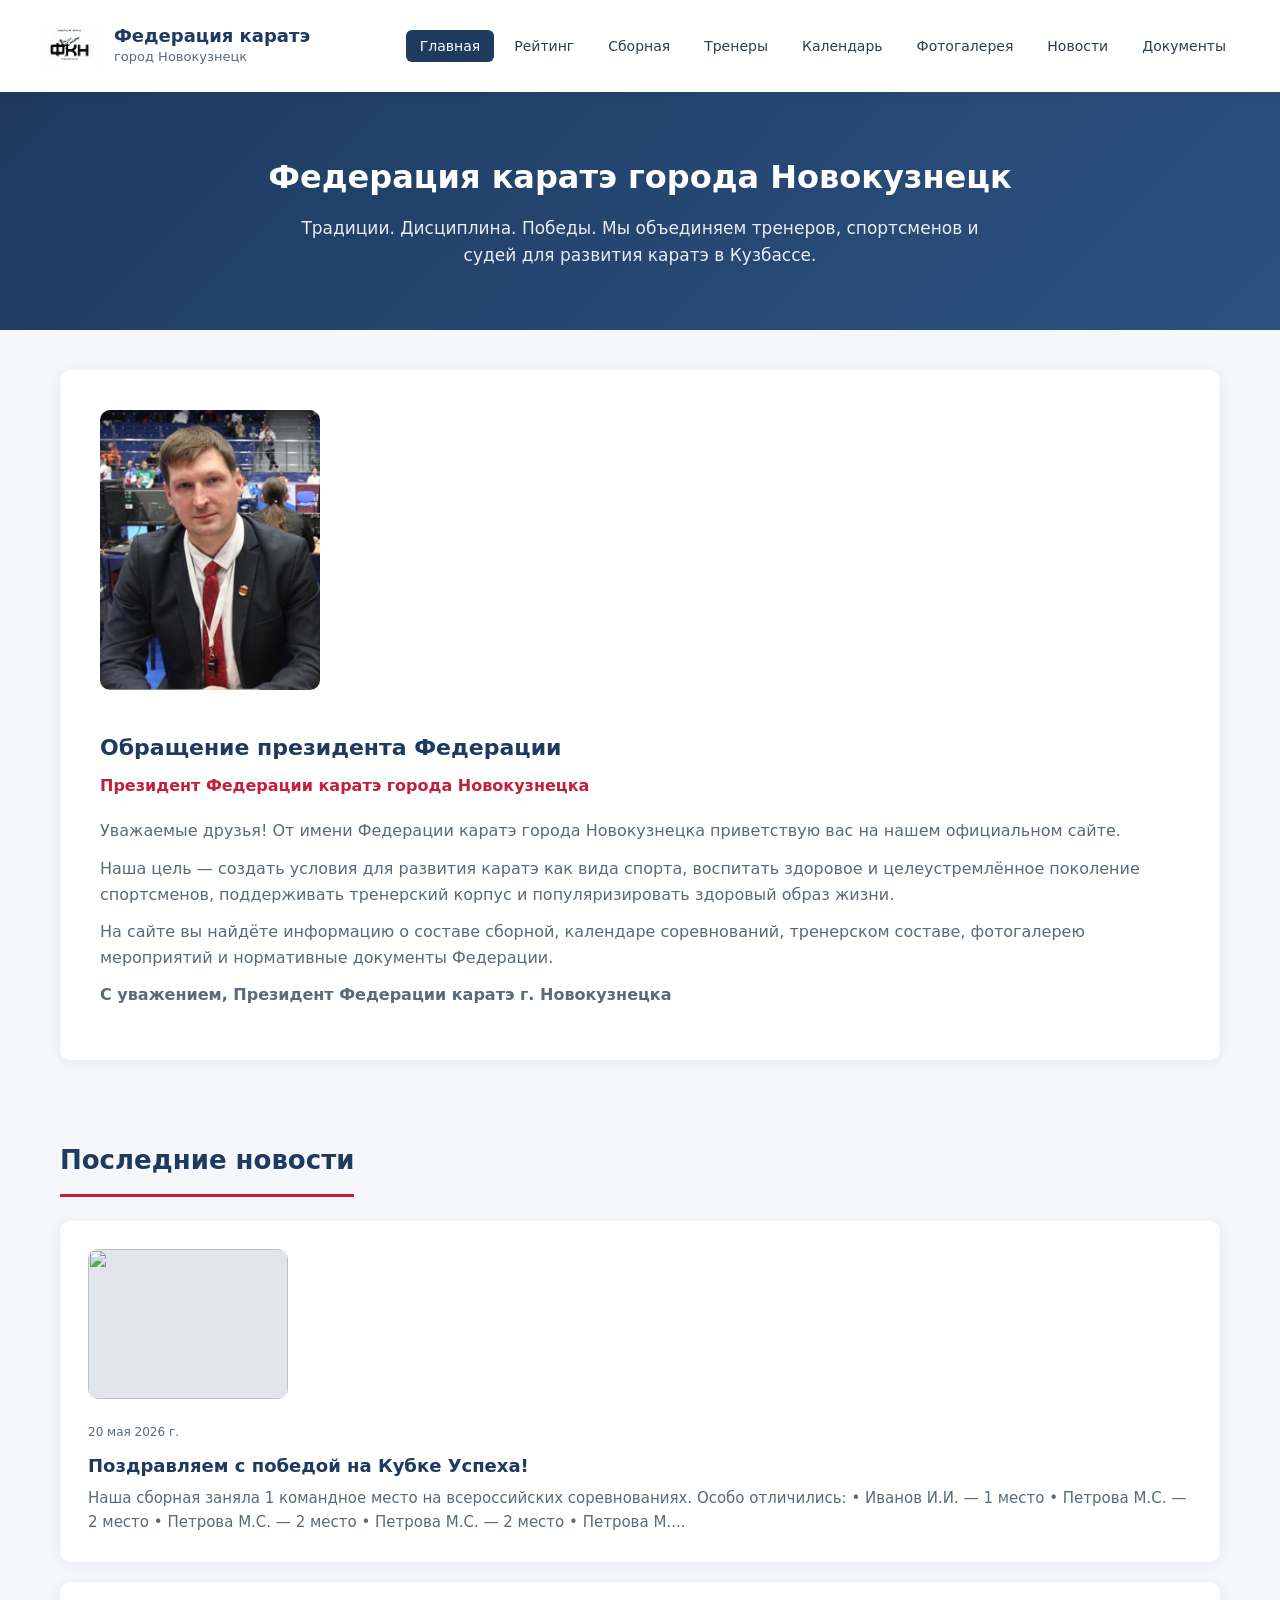
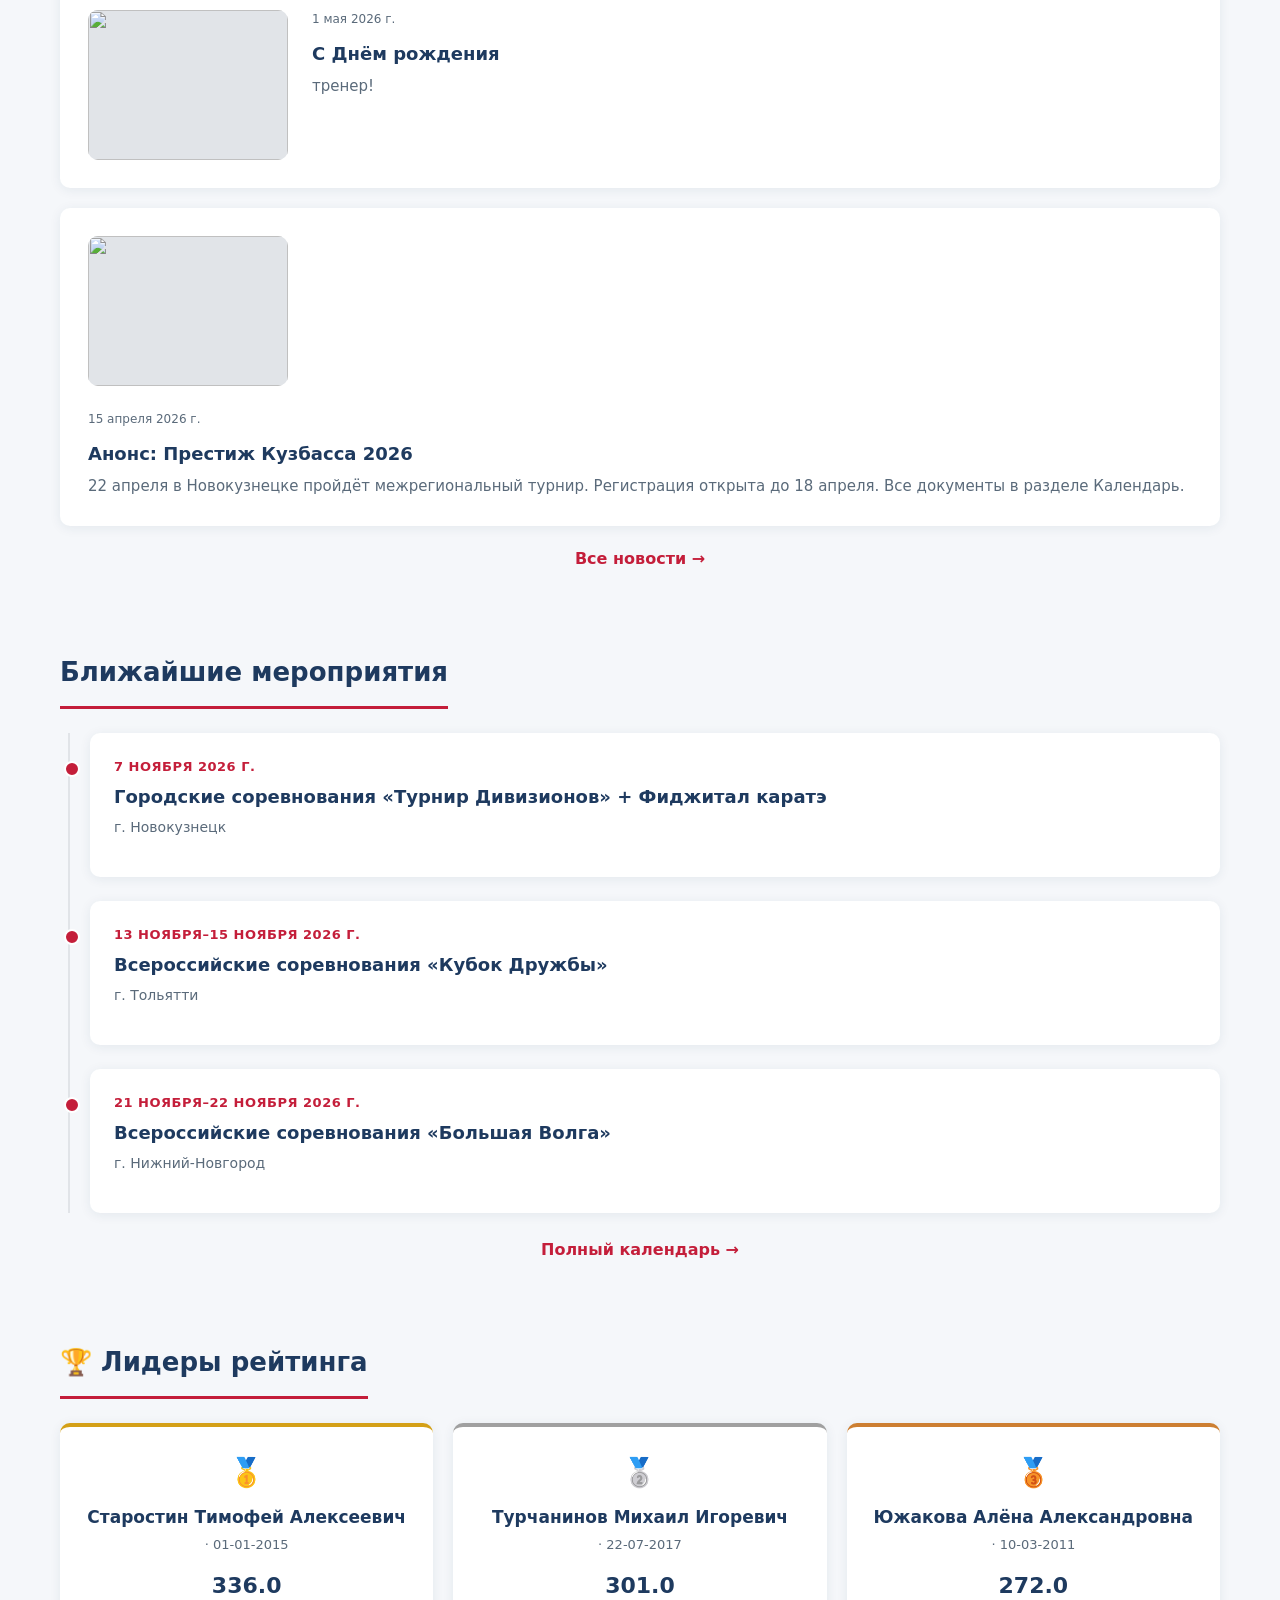
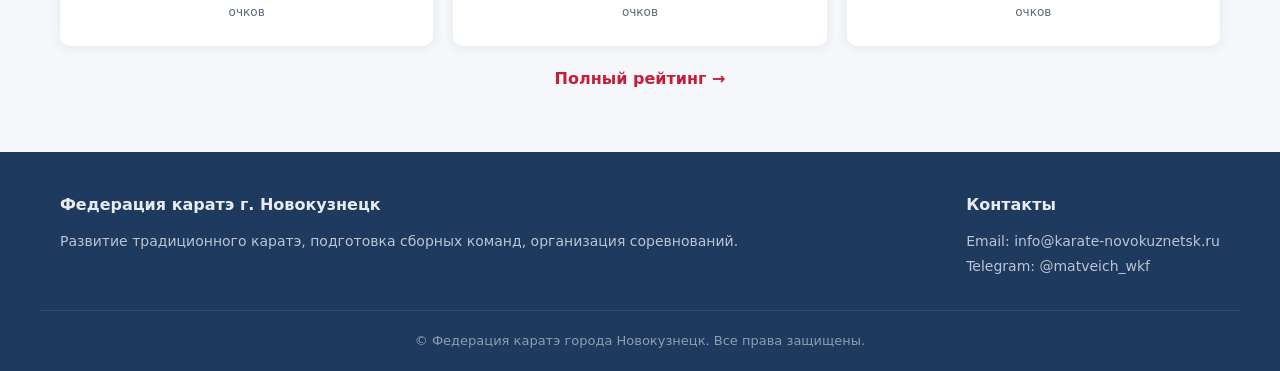
==== commit 28c16ab7: "Add files via upload" ====
--- a/index.html
+++ b/index.html
@@ -5,6 +5,26 @@
   <meta name="viewport" content="width=device-width, initial-scale=1.0">
   <title>Федерация каратэ г. Новокузнецк</title>
   <link rel="stylesheet" href="css/style.css">
+  <style>
+    .rating-top3 { display: grid; grid-template-columns: repeat(auto-fit, minmax(260px, 1fr)); gap: 20px; margin-bottom: 20px; }
+    .rating-card {
+      background: var(--card); border-radius: var(--radius); box-shadow: var(--shadow);
+      padding: 24px; text-align: center; position: relative; overflow: hidden;
+    }
+    .rating-card.gold { border-top: 4px solid #d4a017; }
+    .rating-card.silver { border-top: 4px solid #a0a0a0; }
+    .rating-card.bronze { border-top: 4px solid #cd7f32; }
+    .rating-card .place {
+      font-size: 28px; font-weight: 700; margin-bottom: 8px;
+    }
+    .rating-card.gold .place { color: #b8860b; }
+    .rating-card.silver .place { color: #757575; }
+    .rating-card.bronze .place { color: #a0522d; }
+    .rating-card .name { font-size: 17px; font-weight: 600; color: var(--primary); margin-bottom: 4px; }
+    .rating-card .meta { font-size: 13px; color: var(--text-light); margin-bottom: 12px; }
+    .rating-card .points { font-size: 22px; font-weight: 700; color: var(--primary); }
+    .rating-card .points-label { font-size: 12px; color: var(--text-light); }
+  </style>
 </head>
 <body>
 
@@ -21,6 +41,7 @@
     <nav>
       <ul>
         <li><a href="index.html">Главная</a></li>
+        <li><a href="rating.html">Рейтинг</a></li>
         <li><a href="team.html">Сборная</a></li>
         <li><a href="coaches.html">Тренеры</a></li>
         <li><a href="calendar.html">Календарь</a></li>
@@ -56,6 +77,9 @@
     <h2 class="section-title">Ближайшие мероприятия</h2>
     <div id="calendar-preview" class="timeline"><div class="loading">Загрузка...</div></div>
     <p style="text-align:center;margin:20px 0 40px;"><a href="calendar.html" style="color:var(--accent);font-weight:600;text-decoration:none;">Полный календарь →</a></p>
+    <h2 class="section-title">🏆 Лидеры рейтинга</h2>
+    <div id="rating-preview"><div class="loading">Загрузка рейтинга...</div></div>
+    <p style="text-align:center;margin:20px 0 40px;"><a href="rating.html" style="color:var(--accent);font-weight:600;text-decoration:none;">Полный рейтинг →</a></p>
   </main>
 
 <footer>
@@ -115,6 +139,24 @@
           }).join('');
         }
       }
+      // Load rating top-3
+      const rating = await loadCSV('data/rating.csv');
+      const rc = document.getElementById('rating-preview');
+      if (!rating.length) { rc.innerHTML = '<div class="empty">Рейтинг пока не сформирован</div>'; }
+      else {
+        const top3 = rating.sort((a,b) => (+b.total_points || 0) - (+a.total_points || 0)).slice(0,3);
+        const cls = ['gold','silver','bronze'];
+        const icons = ['🥇','🥈','🥉'];
+        rc.innerHTML = '<div class="rating-top3">' + top3.map((r, idx) => `
+          <div class="rating-card ${cls[idx]}">
+            <div class="place">${icons[idx]}</div>
+            <div class="name">${r.name || '—'}</div>
+            <div class="meta">${r.club || ''} · ${r.age_category || ''}</div>
+            <div class="points">${r.total_points || 0}</div>
+            <div class="points-label">очков</div>
+          </div>
+        `).join('') + '</div>';
+      }
     }
 
     // Modal functions
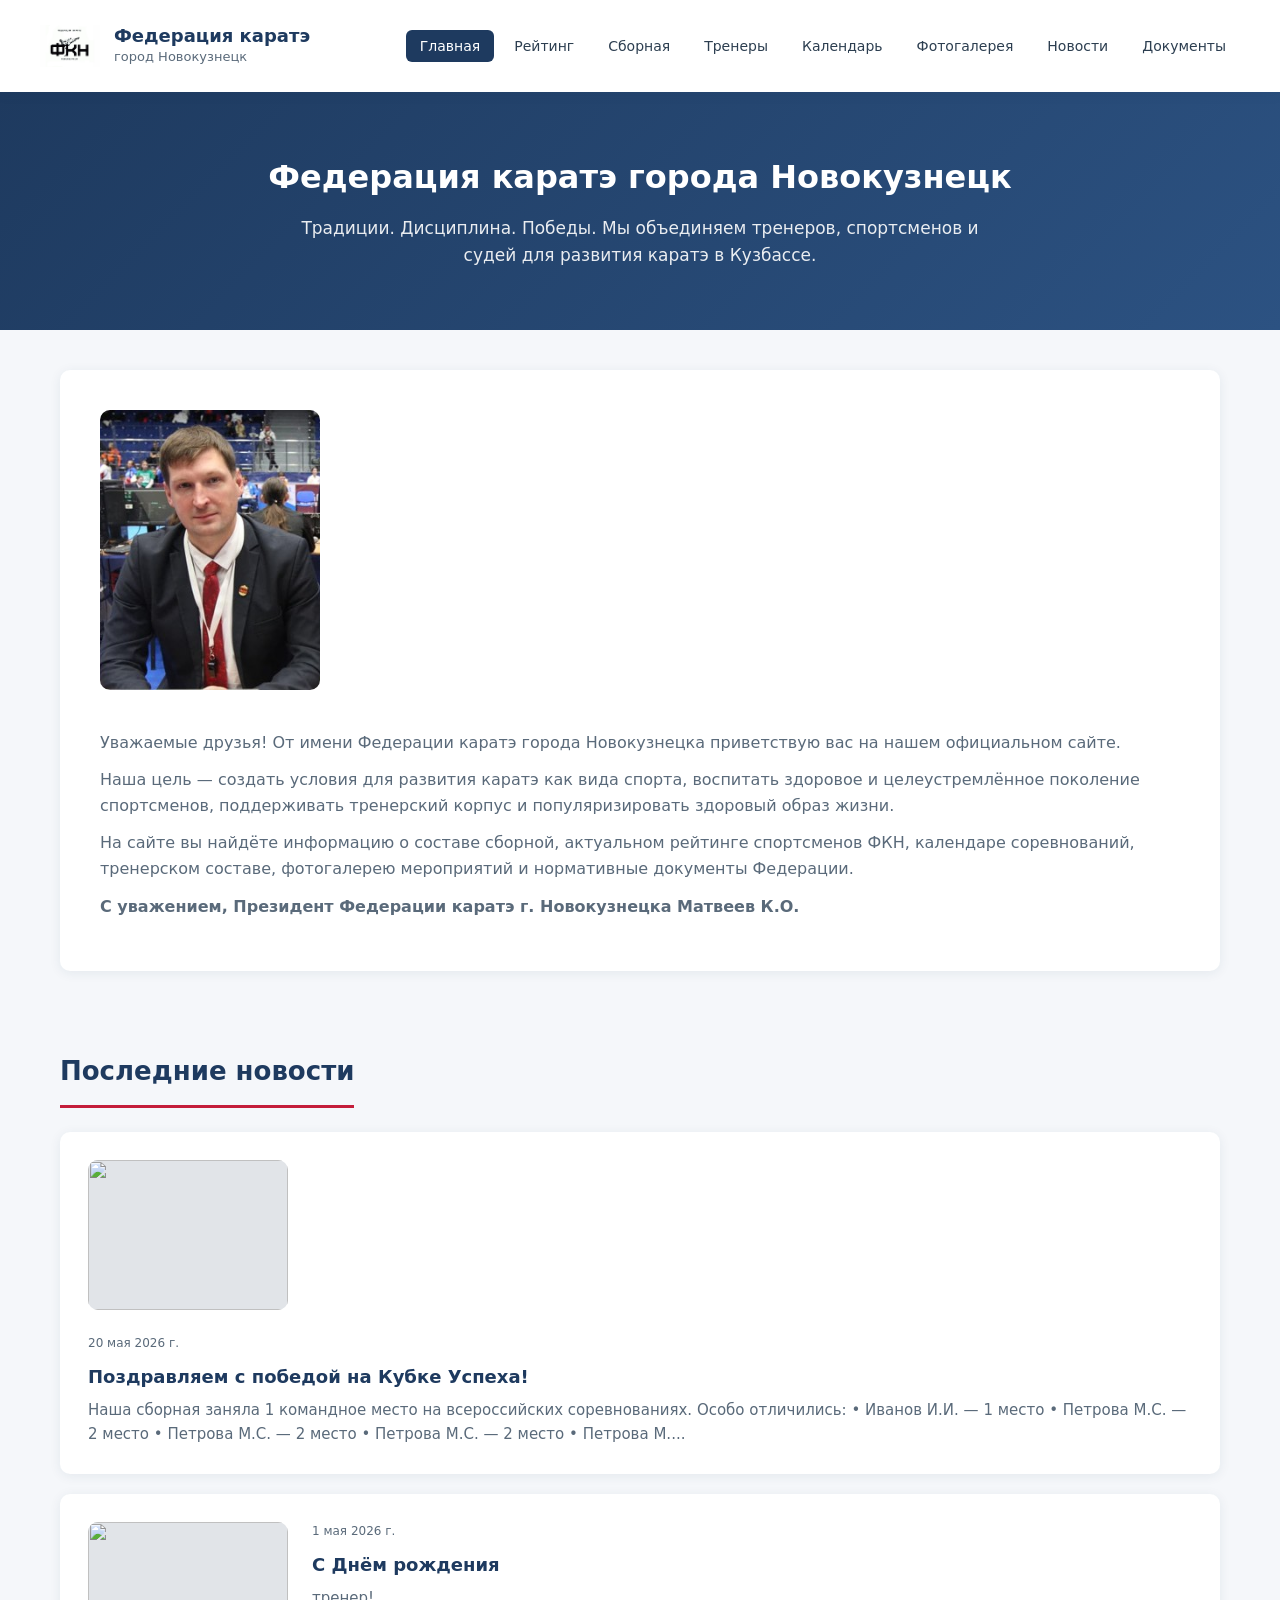
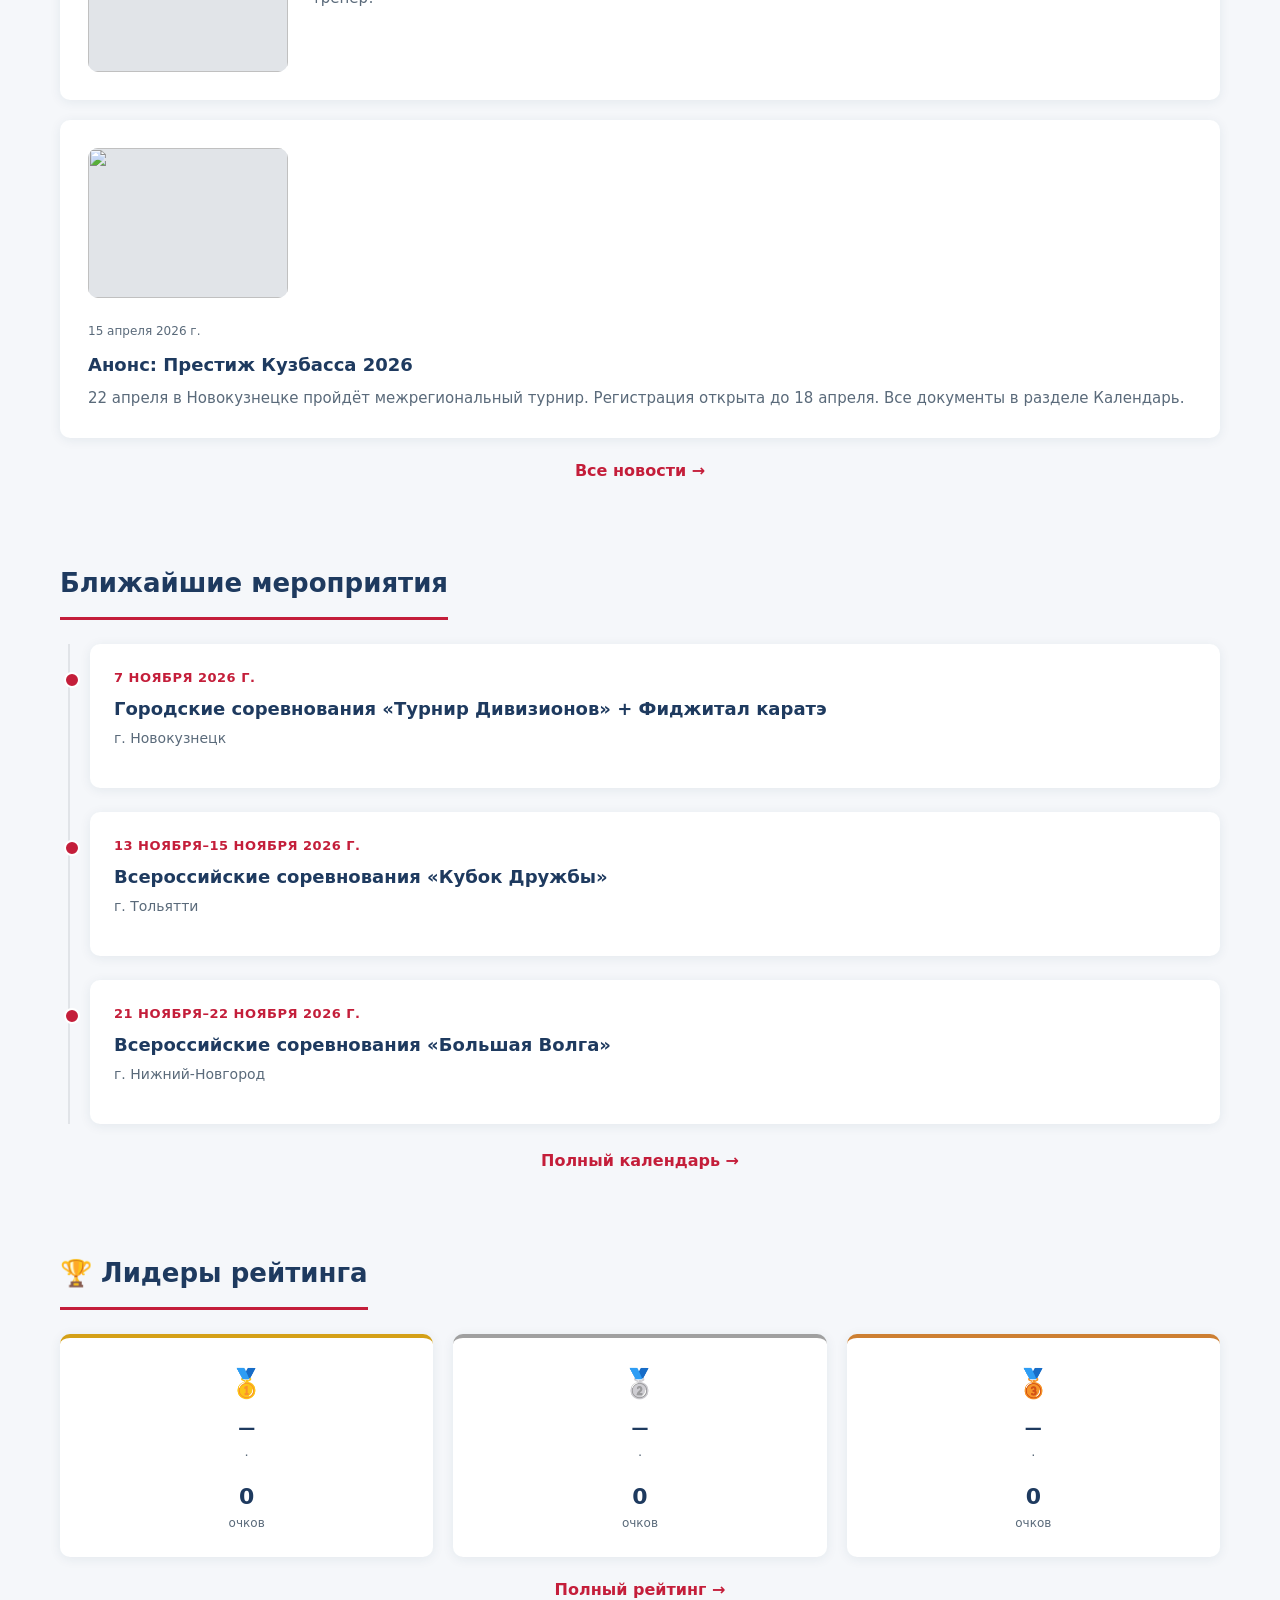
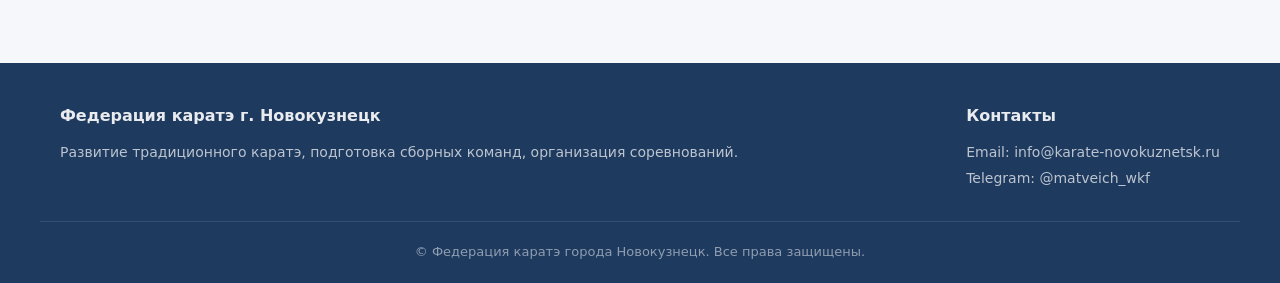
==== commit f3643bd0: "Update index.html" ====
--- a/index.html
+++ b/index.html
@@ -63,12 +63,11 @@
     <div class="president-section">
   <img src="./media/president/foto.jpg" alt="Президент Федерации каратэ">
       <div class="president-text">
-        <h3>Обращение президента Федерации</h3>
-        <span class="role">Президент Федерации каратэ города Новокузнецка</span>
+  
         <p>Уважаемые друзья! От имени Федерации каратэ города Новокузнецка приветствую вас на нашем официальном сайте.</p>
         <p>Наша цель — создать условия для развития каратэ как вида спорта, воспитать здоровое и целеустремлённое поколение спортсменов, поддерживать тренерский корпус и популяризировать здоровый образ жизни.</p>
-        <p>На сайте вы найдёте информацию о составе сборной, календаре соревнований, тренерском составе, фотогалерею мероприятий и нормативные документы Федерации.</p>
-        <p><strong>С уважением, Президент Федерации каратэ г. Новокузнецка</strong></p>
+        <p>На сайте вы найдёте информацию о составе сборной, актуальном рейтинге спортсменов ФКН, календаре соревнований, тренерском составе, фотогалерею мероприятий и нормативные документы Федерации.</p>
+        <p><strong>С уважением, Президент Федерации каратэ г. Новокузнецка Матвеев К.О.</strong></p>
       </div>
     </div>
     <h2 class="section-title">Последние новости</h2>
